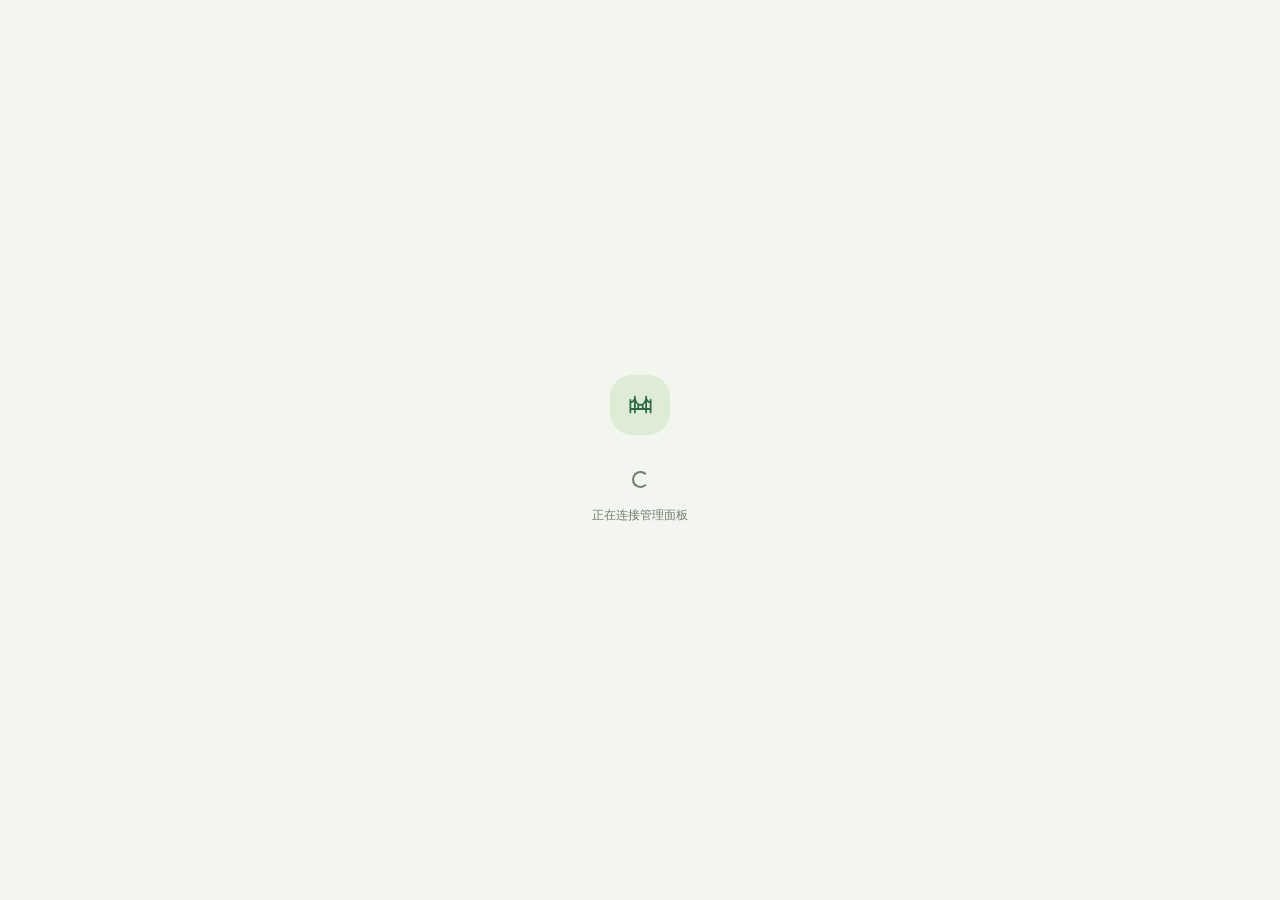
==== views/dashboard/index.html @ f4a75081 "feat: 实现 GitHub 统一监控和 Dashboard 管理页" ====
<!doctype html>
<html lang="zh-CN" data-theme="system">
<head>
  <meta charset="utf-8">
  <meta name="viewport" content="width=device-width, initial-scale=1, viewport-fit=cover">
  <meta name="color-scheme" content="light dark">
  <meta name="theme-color" content="#f3f5ef">
  <meta name="referrer" content="same-origin">
  <title>GitHub Bridge · 管理面板</title>
  <link rel="stylesheet" href="./style.css">
  <script src="./app.js" defer></script>
</head>
<body>
  <svg class="icon-defs" xmlns="http://www.w3.org/2000/svg" aria-hidden="true">
    <defs>
      <symbol id="i-bridge" viewBox="0 0 24 24"><path d="M3 19V8m18 11V8M7 19V5m10 14V5M3 10c2 0 3-1 4-3 2 7 8 7 10 0 1 2 2 3 4 3M3 16h18M10 13v3m4-3v3"/></symbol>
      <symbol id="i-github" viewBox="0 0 24 24"><path d="M9 19c-4 1-4-2-6-2m12 4v-3.5a3 3 0 0 0-.8-2.3c2.7-.3 5.5-1.3 5.5-6a4.7 4.7 0 0 0-1.3-3.3 4.3 4.3 0 0 0-.1-3.2s-1-.3-3.4 1.3a11.5 11.5 0 0 0-6 0C6.6 2.4 5.6 2.7 5.6 2.7a4.3 4.3 0 0 0-.1 3.2 4.7 4.7 0 0 0-1.3 3.3c0 4.7 2.8 5.7 5.5 6A3 3 0 0 0 9 17.5V21"/></symbol>
      <symbol id="i-grid" viewBox="0 0 24 24"><rect x="3" y="3" width="7" height="7" rx="2"/><rect x="14" y="3" width="7" height="7" rx="2"/><rect x="3" y="14" width="7" height="7" rx="2"/><rect x="14" y="14" width="7" height="7" rx="2"/></symbol>
      <symbol id="i-repo" viewBox="0 0 24 24"><path d="M5 3h14v18H5a2 2 0 0 1-2-2V5a2 2 0 0 1 2-2Zm0 14h14M7 3v10m3-6h5"/></symbol>
      <symbol id="i-send" viewBox="0 0 24 24"><path d="m21 3-7 18-4-7-7-4 18-7ZM10 14 21 3"/></symbol>
      <symbol id="i-settings" viewBox="0 0 24 24"><path d="M12 8a4 4 0 1 0 0 8 4 4 0 0 0 0-8Z"/><path d="m9 3-.5 2.2-2 1.2-2.2-.7-2 3.6L4 11v2l-1.7 1.7 2 3.6 2.2-.7 2 1.2L9 21h6l.5-2.2 2-1.2 2.2.7 2-3.6L20 13v-2l1.7-1.7-2-3.6-2.2.7-2-1.2L15 3H9Z"/></symbol>
      <symbol id="i-refresh" viewBox="0 0 24 24"><path d="M20 7v5h-5M4 17v-5h5"/><path d="M6.1 6A8 8 0 0 1 20 12M4 12a8 8 0 0 0 13.9 6"/></symbol>
      <symbol id="i-arrow" viewBox="0 0 24 24"><path d="M4 12h16m-6-6 6 6-6 6"/></symbol>
      <symbol id="i-external" viewBox="0 0 24 24"><path d="M14 3h7v7M21 3 10 14m0-9H5a2 2 0 0 0-2 2v12a2 2 0 0 0 2 2h12a2 2 0 0 0 2-2v-5"/></symbol>
      <symbol id="i-check" viewBox="0 0 24 24"><path d="m5 12 4 4L19 6"/></symbol>
      <symbol id="i-close" viewBox="0 0 24 24"><path d="m6 6 12 12M6 18 18 6"/></symbol>
      <symbol id="i-lock" viewBox="0 0 24 24"><rect x="5" y="10" width="14" height="11" rx="3"/><path d="M8 10V7a4 4 0 0 1 8 0v3m-4 4v3"/></symbol>
      <symbol id="i-sun" viewBox="0 0 24 24"><circle cx="12" cy="12" r="4"/><path d="M12 2v2m0 16v2M2 12h2m16 0h2M5 5l1.5 1.5m11 11L19 19M5 19l1.5-1.5m11-11L19 5"/></symbol>
      <symbol id="i-moon" viewBox="0 0 24 24"><path d="M20.5 13A9 9 0 0 1 11 3.5 9 9 0 1 0 20.5 13Z"/></symbol>
      <symbol id="i-monitor" viewBox="0 0 24 24"><rect x="3" y="3" width="18" height="13" rx="3"/><path d="M8 21h8m-4-5v5"/></symbol>
      <symbol id="i-search" viewBox="0 0 24 24"><circle cx="10.5" cy="10.5" r="6.5"/><path d="m16 16 5 5"/></symbol>
      <symbol id="i-chevron" viewBox="0 0 24 24"><path d="m9 5 7 7-7 7"/></symbol>
      <symbol id="i-star" viewBox="0 0 24 24"><path d="m12 3 2.8 5.7L21 9.6 16.5 14l1.1 6.2L12 17.3l-5.6 2.9L7.5 14 3 9.6l6.2-.9L12 3Z"/></symbol>
      <symbol id="i-fork" viewBox="0 0 24 24"><circle cx="6" cy="5" r="2"/><circle cx="18" cy="5" r="2"/><circle cx="12" cy="19" r="2"/><path d="M6 7v3c0 3 6 2 6 6v1m6-10v3c0 3-6 2-6 6"/></symbol>
      <symbol id="i-issue" viewBox="0 0 24 24"><circle cx="12" cy="12" r="9"/><path d="M12 7v6m0 3v.01"/></symbol>
      <symbol id="i-commit" viewBox="0 0 24 24"><circle cx="12" cy="12" r="4"/><path d="M2 12h6m8 0h6"/></symbol>
      <symbol id="i-tag" viewBox="0 0 24 24"><path d="M3 3h8l10 10-8 8L3 11V3Z"/><circle cx="7.5" cy="7.5" r=".75"/></symbol>
      <symbol id="i-info" viewBox="0 0 24 24"><circle cx="12" cy="12" r="9"/><path d="M12 11v6m0-10v.01"/></symbol>
      <symbol id="i-alert" viewBox="0 0 24 24"><path d="m12 3 10 18H2L12 3Zm0 6v5m0 3v.01"/></symbol>
      <symbol id="i-import" viewBox="0 0 24 24"><path d="M12 3v12m-5-5 5 5 5-5M4 16v5h16v-5"/></symbol>
      <symbol id="i-logout" viewBox="0 0 24 24"><path d="M9 4H4v16h5m5-13 5 5-5 5m-6-5h13"/></symbol>
      <symbol id="i-clock" viewBox="0 0 24 24"><circle cx="12" cy="12" r="9"/><path d="M12 7v5l3 2"/></symbol>
      <symbol id="i-shield" viewBox="0 0 24 24"><path d="m12 3 8 3v6c0 5-8 9-8 9s-8-4-8-9V6l8-3Z"/><path d="m8 12 3 3 5-6"/></symbol>
      <symbol id="i-pause" viewBox="0 0 24 24"><path d="M8 5v14M16 5v14"/></symbol>
      <symbol id="i-activity" viewBox="0 0 24 24"><path d="M2 12h5l3-8 4 16 3-8h5"/></symbol>
      <symbol id="i-chat" viewBox="0 0 24 24"><path d="M21 11a9 9 0 0 1-9 9 11 11 0 0 1-4-.8L3 21l1.8-5A9 9 0 1 1 21 11Z"/><path d="M8 11h8m-8 4h4"/></symbol>
      <symbol id="i-branch" viewBox="0 0 24 24"><circle cx="6" cy="5" r="2"/><circle cx="6" cy="19" r="2"/><circle cx="18" cy="6" r="2"/><path d="M6 7v10m0-4c7 0 12-1 12-5"/></symbol>
    </defs>
  </svg>

  <a class="skip-link" href="#main-content">跳至主要内容</a>
  <div id="announcer" class="sr-only" role="status" aria-live="polite" aria-atomic="true"></div>
  <div id="toast-region" class="toast-region" aria-live="polite" aria-atomic="false"></div>

  <div id="boot-screen" class="boot-screen" role="status">
    <span class="brand-mark"><svg class="icon"><use href="#i-bridge"/></svg></span>
    <span class="spinner"></span><p>正在连接管理面板</p>
  </div>

  <div id="app-shell" hidden>
    <header class="topbar">
      <div class="topbar-inner">
        <a class="brand" href="#overview"><span class="brand-mark"><svg class="icon"><use href="#i-bridge"/></svg></span><span class="brand-copy">GitHub Bridge<small>你的代码动态中转站</small></span></a>
        <div class="topbar-actions">
          <span id="connection-indicator" class="connection-indicator"><span class="status-dot dot-muted"></span><span id="connection-text">连接中</span></span>
          <span class="toolbar-divider" aria-hidden="true"></span>
          <button class="icon-button" type="button" data-action="theme-cycle" aria-label="切换外观主题" title="切换外观主题"><svg class="icon theme-icon"><use href="#i-sun"/></svg></button>
          <button id="refresh-all" class="icon-button" type="button" aria-label="刷新面板数据" title="刷新面板数据"><svg class="icon"><use href="#i-refresh"/></svg></button>
          <a class="account-avatar" href="#settings" aria-label="打开账户设置"><svg class="icon"><use href="#i-github"/></svg></a>
        </div>
      </div>
    </header>

    <main id="main-content" class="main-content" tabindex="-1">
      <div id="preview-banner" class="notice preview-banner" role="status" hidden><span class="tag tag-amber">PREVIEW</span><strong>演示数据 · 不连接 GitHub / QQ</strong><span>这里的操作仅用于体验界面。</span></div>
      <div id="global-error" class="notice notice-error" role="alert" hidden><svg class="icon"><use href="#i-alert"/></svg><div><strong>暂时无法同步</strong><p id="global-error-message"></p></div><button class="button button-small button-quiet" type="button" data-action="refresh">重试</button></div>
      <div class="page-heading">
        <div><p class="eyebrow" id="page-eyebrow">WORKSPACE OVERVIEW</p><h1 id="page-title">一切动态，尽在此处<span class="heading-dot">.</span></h1><p id="page-description" class="page-description">连接你的仓库，让值得关注的更新及时抵达。</p></div>
        <button class="button button-tonal" id="page-check" type="button" data-action="check" disabled><svg class="icon"><use href="#i-refresh"/></svg><span>立即检查</span></button>
      </div>

      <section id="page-overview" class="page" data-page="overview" role="tabpanel" aria-labelledby="nav-overview">
        <div class="overview-top">
          <article id="status-hero" class="status-hero" aria-busy="true">
            <div class="hero-top"><div class="hero-tags"><span id="hero-status-tag" class="tag hero-tag"><span class="status-dot"></span><span id="hero-status-label">正在连接</span></span><span class="tag hero-tag">GITHUB → QQ</span></div><button type="button" class="switch hero-switch" role="switch" aria-checked="false" aria-label="启用自动监控" data-setting-toggle="enabled" disabled><span class="switch-thumb"></span></button></div>
            <div class="hero-copy"><h2 id="hero-title">正在读取状态</h2><p id="hero-description">稍等片刻，正在连接你的桥梁。</p><span class="hero-version mono" id="hero-version">版本 —</span></div>
            <div class="hero-bottom"><div><span>上次检查</span><strong id="hero-last-check">—</strong></div><span class="hero-separator"></span><div><span>下次检查</span><strong id="hero-next-check">—</strong></div></div>
            <svg class="hero-watermark" aria-hidden="true"><use href="#i-bridge"/></svg>
          </article>
          <article class="card route-card">
            <div class="section-heading"><h2>消息的旅程</h2><span class="tag">PRIVATE</span></div>
            <div class="route-step"><span class="route-icon"><svg class="icon"><use href="#i-github"/></svg></span><div><span class="route-label">来源 · GitHub</span><strong id="route-owner">—</strong></div><span id="route-source-dot" class="status-dot dot-muted" aria-label="尚未读取连接状态"></span></div>
            <div class="route-connector" aria-hidden="true"><span></span><small>捕捉变化，安静传递</small></div>
            <div class="route-step"><span class="route-icon route-icon-target"><svg class="icon"><use href="#i-chat"/></svg></span><div><span class="route-label">目的地 · AstrBot 私聊</span><strong id="route-target">—</strong></div><svg class="icon route-lock" aria-hidden="true"><use href="#i-lock"/></svg></div>
            <a href="#settings" class="text-link route-edit">管理连接<svg class="icon"><use href="#i-arrow"/></svg></a>
          </article>
        </div>

        <div id="setup-guide" class="setup-guide card" hidden><span class="icon-tile"><svg class="icon"><use href="#i-bridge"/></svg></span><div><h2>桥梁就位，还差最后一步</h2><p>保存 GitHub Token → 确认私聊目标 → 开启监控。首次检查只建立基线，不推送历史动态。</p></div><a class="button button-primary button-small" href="#settings">完成连接<svg class="icon"><use href="#i-arrow"/></svg></a></div>
        <div id="status-error" class="notice notice-error" hidden><svg class="icon"><use href="#i-alert"/></svg><div><strong>最近一次检查遇到问题</strong><p id="status-error-message"></p></div><a class="text-link" href="#settings">检查配置</a></div>

        <div class="stats-grid" aria-label="监控统计">
          <a href="#repositories" class="stat-card card"><span class="stat-heading">监控仓库<svg class="icon"><use href="#i-repo"/></svg></span><strong id="count-repositories" class="stat-value">—</strong><span class="stat-caption">每一个变化，都有迹可循<svg class="icon"><use href="#i-arrow"/></svg></span></a>
          <a href="#events" class="stat-card card" data-event-filter="sent"><span class="stat-heading">已送达<svg class="icon stat-icon-green"><use href="#i-check"/></svg></span><strong id="count-sent" class="stat-value">—</strong><span class="stat-caption"><span><span class="status-dot"></span> 已发送至私聊</span><svg class="icon"><use href="#i-arrow"/></svg></span></a>
          <a href="#events" class="stat-card card" data-event-filter="pending"><span class="stat-heading">待推送<svg class="icon"><use href="#i-clock"/></svg></span><strong id="count-pending" class="stat-value">—</strong><span class="stat-caption">等待下一次发送<svg class="icon"><use href="#i-arrow"/></svg></span></a>
          <a href="#events" class="stat-card card" data-event-filter="failed"><span class="stat-heading">需留意<svg class="icon stat-icon-red"><use href="#i-issue"/></svg></span><strong id="count-failed" class="stat-value">—</strong><span class="stat-caption"><span><span class="status-dot dot-red"></span> 发送失败，可重新尝试</span><svg class="icon"><use href="#i-arrow"/></svg></span></a>
        </div>

        <div class="overview-bottom">
          <article class="card recent-card"><div class="section-heading"><div><h2>最近动态</h2><p>仓库里的新鲜事，在这里汇合。</p></div><a href="#events" class="text-link">查看全部<svg class="icon"><use href="#i-arrow"/></svg></a></div><div id="recent-events" class="recent-list" aria-busy="true"><div class="list-loading"><span class="spinner"></span><span>正在读取最近动态</span></div></div></article>
          <article class="card runtime-card"><div class="section-heading"><h2>运行信息</h2><svg class="icon muted"><use href="#i-activity"/></svg></div><dl class="info-list"><div><dt>检查间隔</dt><dd id="runtime-interval" class="mono">—</dd></div><div><dt>插件版本</dt><dd id="runtime-version" class="mono">—</dd></div><div><dt>监控状态</dt><dd id="runtime-state">正在读取</dd></div></dl><div class="quota-block"><div class="quota-heading"><span>GitHub API 额度</span><strong id="quota-value" class="mono">— / —</strong></div><progress id="quota-progress" max="100" value="0" aria-label="GitHub API 剩余额度"></progress><p id="quota-reset" class="field-hint">等待接口返回额度信息</p></div><div class="quiet-note"><svg class="icon"><use href="#i-shield"/></svg><p>首次检查静音建立基线，之后仅推送新增变化。</p></div></article>
        </div>
      </section>

      <section id="page-repositories" class="page" data-page="repositories" role="tabpanel" aria-labelledby="nav-repositories" hidden>
        <div class="collection-toolbar"><label class="search-box" for="repo-search"><svg class="icon"><use href="#i-search"/></svg><input id="repo-search" type="search" autocomplete="off" placeholder="搜索仓库名称或描述" aria-label="搜索仓库名称或描述"><kbd aria-hidden="true">/</kbd></label><div class="filter-group" id="repo-filters" role="group" aria-label="仓库筛选"><button type="button" data-repo-filter="all" aria-pressed="true">全部</button><button type="button" data-repo-filter="private" aria-pressed="false">私有</button><button type="button" data-repo-filter="archived" aria-pressed="false">已归档</button><button type="button" data-repo-filter="error" aria-pressed="false">异常</button></div></div>
        <div class="collection-meta"><p id="repo-results" role="status">正在读取仓库</p><span class="muted">由 GitHub 同步 · 只读列表</span></div>
        <div id="repositories-list" class="repositories-grid" aria-busy="true"><div class="list-loading"><span class="spinner"></span><span>正在同步仓库列表</span></div></div>
      </section>

      <section id="page-events" class="page" data-page="events" role="tabpanel" aria-labelledby="nav-events" hidden>
        <div class="collection-toolbar event-toolbar"><div class="filter-group" id="event-filters" role="group" aria-label="推送状态筛选"><button type="button" data-status-filter="all" aria-pressed="true">全部动态</button><button type="button" data-status-filter="pending" aria-pressed="false">待推送<span data-filter-count="pending">—</span></button><button type="button" data-status-filter="sent" aria-pressed="false">已送达<span data-filter-count="sent">—</span></button><button type="button" data-status-filter="failed" aria-pressed="false">失败<span data-filter-count="failed">—</span></button></div><div class="inline-actions"><button class="button button-quiet button-small" type="button" data-action="import"><svg class="icon"><use href="#i-import"/></svg>导入旧记录</button><button id="retry-all" class="button button-tonal button-small" type="button" disabled><svg class="icon"><use href="#i-refresh"/></svg>重试失败项</button></div></div>
        <div class="collection-meta"><p id="event-results" role="status">正在读取推送记录</p><span class="muted">最近 50 条 · 点击查看详情</span></div>
        <div id="events-list" class="card events-list" aria-busy="true"><div class="list-loading"><span class="spinner"></span><span>正在读取推送记录</span></div></div>
        <div class="quiet-note event-note"><svg class="icon"><use href="#i-info"/></svg><p>失败记录会保留错误信息。重试后重新进入发送队列，不会立刻重复发送已送达的消息。</p></div>
      </section>

      <section id="page-settings" class="page" data-page="settings" role="tabpanel" aria-labelledby="nav-settings" hidden>
        <div id="settings-loading" class="card list-loading"><span class="spinner"></span><span>正在读取配置</span></div>
        <div id="settings-load-error" class="card empty-state" hidden><span class="icon-tile"><svg class="icon"><use href="#i-alert"/></svg></span><h2>配置暂时不可用</h2><p id="settings-load-error-message"></p><button class="button button-tonal" type="button" data-action="reload-settings">重新加载</button></div>
        <div id="settings-content" hidden>
          <div class="settings-layout">
            <div class="settings-main">
              <article class="card settings-card service-setting"><div class="preference-row"><span class="icon-tile small"><svg class="icon"><use href="#i-activity"/></svg></span><div class="preference-copy"><h2>自动监控</h2><p id="enabled-description">按设定间隔检查仓库，发现变化后推送。</p></div><button type="button" class="switch" role="switch" aria-checked="false" aria-label="启用自动监控" data-setting-toggle="enabled" disabled><span class="switch-thumb"></span></button></div></article>
              <form id="settings-form">
                <fieldset id="settings-fields" disabled>
                  <article class="card settings-card"><div class="section-heading"><div><span class="section-number mono">01 / CONNECTION</span><h2>连接与凭据</h2><p>连接你的 GitHub 账户和消息目的地。</p></div><svg class="icon muted"><use href="#i-github"/></svg></div>
                    <div class="field"><label for="github-owner">GitHub 用户名</label><input id="github-owner" name="github_owner" type="text" placeholder="suiren0219" autocomplete="off" required maxlength="39" pattern="[A-Za-z0-9][A-Za-z0-9\-]{0,38}" spellcheck="false" aria-describedby="owner-hint"><p class="field-hint" id="owner-hint">将同步该账户可访问、符合监控范围的仓库。</p></div>
                    <div class="field"><div class="field-label-row"><label for="github-token">Personal access token</label><span id="token-configured" class="tag">正在读取</span></div><input id="github-token" name="github_token" type="password" placeholder="留空以保留已保存的 Token" autocomplete="new-password" maxlength="4096" spellcheck="false" aria-describedby="token-hint"><p class="field-hint" id="token-hint">仅在更换时填写。已保存的凭据不会在此处显示。</p></div>
                    <div class="field"><label for="target-umo">私聊目标 UMO</label><input id="target-umo" name="target_umo" class="mono" type="text" placeholder="恩赫里亚:FriendMessage:1906986796" required maxlength="512" spellcheck="false" aria-describedby="target-hint"><p class="field-hint" id="target-hint">格式：平台ID:FriendMessage:用户ID。仅支持私聊，平台 ID 应与 AstrBot 配置一致。</p></div>
                  </article>
                  <article class="card settings-card"><div class="section-heading"><div><span class="section-number mono">02 / DELIVERY</span><h2>检查与推送</h2><p>让消息按你的节奏抵达。</p></div><svg class="icon muted"><use href="#i-clock"/></svg></div>
                    <div class="field-pair"><div class="field"><label for="poll-interval">检查间隔 <span class="muted">/ 秒</span></label><input id="poll-interval" name="poll_interval" type="number" min="60" max="86400" step="1" required inputmode="numeric" aria-describedby="interval-hint"><p id="interval-hint" class="field-hint">至少 60 秒，默认 120 秒。</p></div><div class="field"><label for="max-push">每轮推送上限 <span class="muted">/ 条</span></label><input id="max-push" name="max_push_per_cycle" type="number" min="1" max="20" step="1" required inputmode="numeric" aria-describedby="push-hint"><p id="push-hint" class="field-hint">1–20 条，默认每轮 5 条。</p></div></div>
                    <div class="field"><label for="issue-repositories">允许创建 Issue 的仓库</label><input id="issue-repositories" name="issue_repositories" class="mono" type="text" maxlength="4096" placeholder="gdust-v2,astrbot_plugin_*" spellcheck="false" aria-describedby="issue-hint"><p id="issue-hint" class="field-hint">多个名称用英文逗号分隔；支持名称末尾的 * 前缀匹配。只在需要通过机器人创建 Issue 时授权写入。</p></div>
                    <div class="field"><label for="excluded-repositories">排除仓库 <span class="muted">/ 可选</span></label><input id="excluded-repositories" name="excluded_repositories" class="mono" type="text" maxlength="4096" placeholder="repo-name,owner/another-repo" spellcheck="false" aria-describedby="excluded-hint"><p id="excluded-hint" class="field-hint">英文逗号分隔；支持仓库名称或 owner/repo 完整名称。</p></div>
                    <details class="advanced-settings"><summary>高级连接设置<svg class="icon"><use href="#i-chevron"/></svg></summary><div class="field-pair"><div class="field"><label for="request-timeout">请求超时 / 秒</label><input id="request-timeout" name="request_timeout" type="number" min="5" max="120" step="1" required inputmode="numeric"></div><div class="field"><label for="max-pages">最大分页数</label><input id="max-pages" name="max_pages" type="number" min="1" max="100" step="1" required inputmode="numeric"></div></div></details>
                  </article>
                </fieldset>
                <p id="settings-error" class="inline-error" role="alert" hidden></p>
                <div class="save-bar"><p id="save-state"><span class="status-dot dot-muted"></span>配置已同步</p><div class="inline-actions"><button id="discard-settings" class="button button-quiet" type="button" disabled>撤销修改</button><button id="save-settings" class="button button-primary" type="submit" disabled><svg class="icon"><use href="#i-check"/></svg><span>保存配置</span></button></div></div>
              </form>
              <article class="card settings-card monitor-card"><div class="section-heading"><div><span class="section-number mono">03 / WATCHING</span><h2>关注哪些变化</h2><p>开关在服务端保存成功后生效。</p></div><span class="tag tag-green">即时保存</span></div>
                <div class="preference-row"><span class="preference-icon"><svg class="icon"><use href="#i-commit"/></svg></span><div class="preference-copy"><h3>代码提交</h3><p>默认分支上的新提交</p></div><button type="button" class="switch" role="switch" aria-checked="false" aria-label="监控代码提交" data-setting-toggle="monitor_commits" disabled><span class="switch-thumb"></span></button></div>
                <div class="preference-row"><span class="preference-icon"><svg class="icon"><use href="#i-tag"/></svg></span><div class="preference-copy"><h3>版本发布</h3><p>仓库的 Release 更新</p></div><button type="button" class="switch" role="switch" aria-checked="false" aria-label="监控版本发布" data-setting-toggle="monitor_releases" disabled><span class="switch-thumb"></span></button></div>
                <div class="preference-row"><span class="preference-icon"><svg class="icon"><use href="#i-issue"/></svg></span><div class="preference-copy"><h3>Issue 动态</h3><p>新问题与状态变化</p></div><button type="button" class="switch" role="switch" aria-checked="false" aria-label="监控 Issue 动态" data-setting-toggle="monitor_issues" disabled><span class="switch-thumb"></span></button></div>
                <div class="preference-row"><span class="preference-icon"><svg class="icon"><use href="#i-repo"/></svg></span><div class="preference-copy"><h3>仓库信息</h3><p>描述、分支等元信息变化</p></div><button type="button" class="switch" role="switch" aria-checked="false" aria-label="监控仓库信息" data-setting-toggle="monitor_metadata" disabled><span class="switch-thumb"></span></button></div>
              </article>
            </div>
            <aside class="settings-aside">
              <article class="card settings-card permission-card"><span class="icon-tile"><svg class="icon"><use href="#i-shield"/></svg></span><h2>刚刚好的权限</h2><p>建议创建 Fine-grained PAT。希望新仓库自动纳入时，仓库范围选 All repositories；只监控指定仓库时可选 Selected repositories。</p><dl class="permission-list"><div><dt class="mono">Metadata</dt><dd class="tag tag-green">Read-only</dd></div><div><dt class="mono">Contents</dt><dd class="tag tag-green">Read-only</dd></div><div><dt class="mono">Issues</dt><dd class="tag tag-green">Read-only</dd></div></dl><p class="field-hint">日常监控只需读取权限。只有通过机器人创建 Issue 时，才需要将 Issues 改为 Read and write。</p><button id="test-connection" class="button button-tonal full-width" type="button" disabled><svg class="icon"><use href="#i-activity"/></svg>测试已保存的连接</button><p id="test-result" class="field-hint" role="status">只读测试，不会创建 Issue 或发送 QQ 消息。</p></article>
              <article class="card settings-card appearance-card"><div class="section-heading"><h2>你的外观</h2><svg class="icon muted"><use href="#i-sun"/></svg></div><div class="theme-options" role="group" aria-label="外观主题"><button type="button" data-theme-choice="system" aria-pressed="true"><svg class="icon"><use href="#i-monitor"/></svg><span>跟随系统</span></button><button type="button" data-theme-choice="light" aria-pressed="false"><svg class="icon"><use href="#i-sun"/></svg><span>浅色</span></button><button type="button" data-theme-choice="dark" aria-pressed="false"><svg class="icon"><use href="#i-moon"/></svg><span>深色</span></button><button type="button" data-theme-choice="amoled" aria-pressed="false"><span class="amoled-swatch" aria-hidden="true"></span><span>AMOLED</span></button></div><p class="field-hint">仅在当前浏览器保存外观偏好。</p></article>
              <article class="card settings-card compact-settings"><button type="button" class="preference-action" data-action="import"><svg class="icon"><use href="#i-import"/></svg><span>迁移旧推送记录<small>本地 JSON 文件或粘贴内容</small></span><svg class="icon"><use href="#i-chevron"/></svg></button></article>
              <p class="settings-footnote mono">GITHUB BRIDGE<br><span id="settings-version">—</span> · BUILT FOR ASTRBOT</p>
            </aside>
          </div>
        </div>
      </section>
      <footer class="workspace-footer"><span><span class="status-dot"></span> 每一次连接，都有意义。</span><span id="last-refreshed">等待同步</span></footer>
    </main>

    <nav class="floating-nav" role="tablist" aria-label="主要导航">
      <a id="nav-overview" class="nav-item" href="#overview" role="tab" aria-selected="true" aria-controls="page-overview" tabindex="0"><svg class="icon"><use href="#i-grid"/></svg><span>总览</span></a>
      <a id="nav-repositories" class="nav-item" href="#repositories" role="tab" aria-selected="false" aria-controls="page-repositories" tabindex="-1"><svg class="icon"><use href="#i-repo"/></svg><span>仓库</span></a>
      <a id="nav-events" class="nav-item" href="#events" role="tab" aria-selected="false" aria-controls="page-events" tabindex="-1"><span class="nav-icon-wrap"><svg class="icon"><use href="#i-send"/></svg><span id="nav-failed-badge" class="nav-badge" aria-hidden="true" hidden></span></span><span>推送</span></a>
      <a id="nav-settings" class="nav-item" href="#settings" role="tab" aria-selected="false" aria-controls="page-settings" tabindex="-1"><svg class="icon"><use href="#i-settings"/></svg><span>设置</span></a>
    </nav>
  </div>

  <dialog id="import-dialog" class="import-dialog" aria-labelledby="import-title" aria-describedby="import-description">
    <div class="dialog-heading"><span class="icon-tile"><svg class="icon"><use href="#i-import"/></svg></span><button id="close-import" class="icon-button" type="button" aria-label="关闭导入窗口"><svg class="icon"><use href="#i-close"/></svg></button></div>
    <h2 id="import-title">把旧记录一起带过来</h2><p id="import-description" class="muted">已发送记录用于去重，失败记录将进入重试队列。只读取你选择的本地文件，不接受服务端文件路径。</p>
    <form id="import-form">
      <div class="import-columns">
        <div class="import-source"><label class="field-label" for="import-sent">已发送记录 <span class="tag tag-green">SENT</span></label><textarea id="import-sent" class="mono" rows="7" spellcheck="false" placeholder="粘贴旧版 sent JSON 对象，例如 {}" aria-describedby="import-sent-file-state"></textarea><div class="file-actions"><label class="button button-tonal button-small file-label" for="import-sent-file"><svg class="icon"><use href="#i-import"/></svg>选择 JSON 文件<input id="import-sent-file" type="file" accept=".json,application/json" data-import-file="sent"></label><button type="button" class="button button-quiet button-small" data-clear-import="sent" hidden>清除文件</button></div><p id="import-sent-file-state" class="field-hint">可粘贴或选择文件，每份最多 512 KiB，总请求小于 2 MiB。</p></div>
        <div class="import-source"><label class="field-label" for="import-failed">失败记录 <span class="tag tag-red">FAILED</span></label><textarea id="import-failed" class="mono" rows="7" spellcheck="false" placeholder="粘贴旧版 failed JSON 数组，例如 []" aria-describedby="import-failed-file-state"></textarea><div class="file-actions"><label class="button button-tonal button-small file-label" for="import-failed-file"><svg class="icon"><use href="#i-import"/></svg>选择 JSON 文件<input id="import-failed-file" type="file" accept=".json,application/json" data-import-file="failed"></label><button type="button" class="button button-quiet button-small" data-clear-import="failed" hidden>清除文件</button></div><p id="import-failed-file-state" class="field-hint">可粘贴或选择文件，每份最多 512 KiB，总请求小于 2 MiB。</p></div>
      </div>
      <p id="import-error" class="inline-error" role="alert" hidden></p>
      <div id="import-result" class="import-result" role="status" hidden></div>
      <div class="dialog-footer"><span class="field-hint"><svg class="icon"><use href="#i-shield"/></svg>内容仅提交至当前面板</span><button id="import-submit" class="button button-primary" type="submit" disabled><svg class="icon"><use href="#i-import"/></svg><span>导入记录</span></button></div>
    </form>
  </dialog>
  <noscript><div class="noscript">管理面板需要 JavaScript 才能连接服务。请启用 JavaScript 后重新载入。</div></noscript>
</body>
</html>
---- views/dashboard/style.css ----
/* SukiSU-Ultra: solid tonal surfaces, expressive green, soft shapes. */
:root {
  color-scheme: light;
  --bg: #f3f5ef;
  --surface: #fffefa;
  --surface-soft: #edf0e8;
  --surface-high: #e3e9dd;
  --ink: #222a24;
  --muted: #737b70;
  --subtle: #929a8c;
  --primary: #2e6b43;
  --on-primary: #ffffff;
  --primary-soft: #deecd6;
  --primary-ink: #315635;
  --green: #36d167;
  --hero: #dffae4;
  --hero-ink: #164a29;
  --hero-muted: #587a5e;
  --hero-tag: #b8e8c5;
  --hero-line: #b6dfbf;
  --danger: #b74742;
  --danger-soft: #f8e2e2;
  --warning: #8b621e;
  --warning-soft: #fff0db;
  --purple: #705a86;
  --purple-soft: #eee5f5;
  --glass: rgba(255, 254, 248, .77);
  --glass-highlight: rgba(255, 255, 255, .72);
  --nav-active: #deebd6;
  --focus: #398451;
  --line: #e8ece3;
  --scrim: rgba(23, 36, 28, .28);
  --radius: 24px;
  --spring: cubic-bezier(.2, .85, .25, 1.12);
  --color-time: 420ms;
  font-family: -apple-system, BlinkMacSystemFont, "Segoe UI", "PingFang SC", "Microsoft YaHei", system-ui, sans-serif;
  font-size: 14px;
  font-synthesis: none;
  -webkit-font-smoothing: antialiased;
}
:root[data-resolved-theme="dark"], :root[data-resolved-theme="amoled"] {
  color-scheme: dark;
  --bg: #131813;
  --surface: #1d241e;
  --surface-soft: #252e25;
  --surface-high: #303b2e;
  --ink: #e1e8dc;
  --muted: #a3af9e;
  --subtle: #82907e;
  --primary: #a5d499;
  --on-primary: #1b381c;
  --primary-soft: #2c442a;
  --primary-ink: #c4e9b6;
  --hero: #1a3825;
  --hero-ink: #d1f7d8;
  --hero-muted: #a2c7ab;
  --hero-tag: #315d3e;
  --hero-line: #386346;
  --danger: #ffaaa2;
  --danger-soft: #3d2423;
  --warning: #e6c183;
  --warning-soft: #3e2f1b;
  --purple: #d3bce9;
  --purple-soft: #362d40;
  --glass: rgba(34, 43, 34, .78);
  --glass-highlight: rgba(255, 255, 255, .12);
  --nav-active: #3b5135;
  --focus: #a5d499;
  --line: #30392f;
  --scrim: rgba(0, 0, 0, .5);
}
:root[data-resolved-theme="amoled"] {
  --bg: #000000;
  --surface: #000000;
  --surface-soft: #000000;
  --surface-high: #000000;
  --glass: rgba(9, 14, 9, .88);
  --line: #1f281f;
}
@media (prefers-color-scheme: dark) {
  :root:not([data-resolved-theme]) {
    color-scheme: dark;
    --bg: #131813;
    --surface: #1d241e;
    --surface-soft: #252e25;
    --surface-high: #303b2e;
    --ink: #e1e8dc;
    --muted: #a3af9e;
    --primary: #a5d499;
    --on-primary: #1b381c;
    --primary-soft: #2c442a;
    --hero: #1a3825;
    --hero-ink: #d1f7d8;
  }
}
*, *::before, *::after { box-sizing: border-box; }
* {
  transition: background-color var(--color-time) var(--spring), color var(--color-time) var(--spring), border-color var(--color-time) var(--spring), fill var(--color-time) var(--spring), stroke var(--color-time) var(--spring);
}
html { min-height: 100%; scroll-padding-top: 110px; }
body { margin: 0; min-width: 320px; background: var(--bg); color: var(--ink); line-height: 1.65; }
[hidden] { display: none !important; }
button, input, textarea, select { font: inherit; color: inherit; }
button, a, input, textarea, summary { -webkit-tap-highlight-color: transparent; }
button { cursor: pointer; }
a { color: inherit; text-decoration: none; }
button, input, textarea, fieldset { border: 0; }
button { background: none; }
button:disabled, input:disabled, textarea:disabled { cursor: not-allowed; opacity: .46; }
fieldset { padding: 0; margin: 0; min-width: 0; }
:focus-visible { outline: 3px solid var(--focus); outline-offset: 4px; }
input:focus-visible, textarea:focus-visible { outline-offset: 2px; }
button, a.button, .nav-item, .stat-card { transition: transform 200ms var(--spring), background-color var(--color-time) var(--spring), color var(--color-time) var(--spring), opacity 180ms ease; }
button:not(:disabled):active, a.button:active, .stat-card:active { transform: scale(.97); }
h1, h2, h3, p { margin: 0; }
h1, h2, h3 { line-height: 1.35; letter-spacing: -.035em; }
h2 { font-size: 17px; font-weight: 650; }
h3 { font-size: 15px; font-weight: 600; }
input, textarea { width: 100%; min-height: 48px; background: var(--surface-soft); border-radius: 12px; padding: 12px 15px; font-size: 14px; }
input::placeholder, textarea::placeholder { color: var(--subtle); opacity: 1; }
input[type="number"] { font-variant-numeric: tabular-nums; }
textarea { resize: vertical; line-height: 1.7; }
input[aria-invalid="true"], textarea[aria-invalid="true"] { outline: 2px solid var(--danger); }
.mono, code, kbd { font-family: ui-monospace, "SFMono-Regular", Consolas, "Liberation Mono", monospace; font-variant-numeric: tabular-nums; letter-spacing: -.025em; }
.muted { color: var(--muted); }
.danger-text { color: var(--danger) !important; }
.full-width { width: 100%; }
.sr-only { position: absolute; width: 1px; height: 1px; padding: 0; overflow: hidden; clip: rect(0, 0, 0, 0); white-space: nowrap; border: 0; }
.icon-defs { position: absolute; width: 0; height: 0; overflow: hidden; }
.icon { width: 22px; height: 22px; flex-shrink: 0; fill: none; stroke: currentColor; stroke-width: 1.7; stroke-linecap: round; stroke-linejoin: round; vertical-align: middle; }
.skip-link { position: fixed; top: 12px; left: 12px; z-index: 100; padding: 10px 18px; border-radius: 12px; background: var(--primary); color: var(--on-primary); transform: translateY(-160%); }
.skip-link:focus { transform: none; }
.icon-button { display: inline-flex; align-items: center; justify-content: center; width: 42px; height: 42px; border-radius: 50%; color: var(--muted); flex-shrink: 0; }
.icon-button:hover { color: var(--ink); background: var(--surface-high); }
.button { display: inline-flex; align-items: center; justify-content: center; gap: 9px; min-height: 46px; padding: 11px 20px; border-radius: 24px; font-weight: 600; line-height: 1.5; white-space: nowrap; }
.button .icon { width: 18px; height: 18px; }
.button-primary { background: var(--primary); color: var(--on-primary); }
.button-primary:hover:not(:disabled) { filter: brightness(1.06); }
.button-tonal { background: var(--primary-soft); color: var(--primary-ink); }
.button-tonal:hover:not(:disabled) { background: var(--hero-tag); }
.button-quiet { color: var(--muted); }
.button-quiet:hover:not(:disabled) { background: var(--surface-high); color: var(--ink); }
.button-small { min-height: 38px; padding: 8px 14px; font-size: 12px; }
.text-link { display: inline-flex; align-items: center; gap: 6px; font-size: 12px; font-weight: 600; color: var(--primary); white-space: nowrap; min-height: 32px; }
.text-link .icon { width: 15px; height: 15px; }
.text-link:hover { text-decoration: underline; text-underline-offset: 4px; }
.eyebrow { display: flex; align-items: center; gap: 7px; font-size: 10px; font-weight: 650; letter-spacing: .14em; line-height: 1.5; }
.tag { display: inline-flex; align-items: center; gap: 5px; width: fit-content; padding: 3px 7px; border-radius: 5px; font-size: 10px; font-weight: 750; line-height: 1.4; letter-spacing: .025em; color: var(--muted); background: var(--surface-soft); white-space: nowrap; }
.tag-green { color: var(--primary); background: var(--primary-soft); }
.tag-red { color: var(--danger); background: var(--danger-soft); }
.tag-amber { color: var(--warning); background: var(--warning-soft); }
.tag-purple { color: var(--purple); background: var(--purple-soft); }
.status-dot { display: inline-block; width: 6px; height: 6px; border-radius: 50%; background: #36b85d; flex-shrink: 0; vertical-align: middle; }
.dot-red { background: #df7165; }
.dot-amber { background: #d9a554; }
.dot-muted { background: var(--subtle); }
.card { background: var(--surface); border-radius: var(--radius); }
.icon-tile { display: inline-flex; align-items: center; justify-content: center; background: var(--primary-soft); color: var(--primary); width: 48px; height: 48px; border-radius: 16px; flex-shrink: 0; }
.icon-tile.small { width: 40px; height: 40px; border-radius: 13px; }
.inline-actions { display: flex; gap: 6px; align-items: center; flex-shrink: 0; }
.section-heading { display: flex; justify-content: space-between; align-items: center; gap: 12px; }
.section-heading p { margin-top: 5px; color: var(--muted); font-size: 12px; }
.spinner { width: 17px; height: 17px; display: inline-block; border: 2px solid currentColor; border-right-color: transparent; border-radius: 50%; animation: spin .85s linear infinite; flex-shrink: 0; }
@keyframes spin { to { transform: rotate(360deg); } }
@keyframes enter { from { opacity: 0; transform: translateY(8px); } to { opacity: 1; transform: translateY(0); } }
.is-busy > .icon { animation: spin 1.2s linear infinite; }
.boot-screen { display: flex; min-height: 100svh; flex-direction: column; justify-content: center; align-items: center; gap: 18px; color: var(--muted); }
.boot-screen .brand-mark { margin-bottom: 18px; width: 60px; height: 60px; border-radius: 22px; }
.boot-screen p { font-size: 12px; }

/* A calm two-column sign in; every illustration is native SVG. */
.brand { display: inline-flex; align-items: center; gap: 12px; font-weight: 700; letter-spacing: -.025em; font-size: 17px; }
.brand-mark { display: inline-flex; width: 40px; height: 40px; border-radius: 14px; align-items: center; justify-content: center; background: var(--primary-soft); color: var(--primary); flex-shrink: 0; }
.brand-mark .icon { width: 27px; height: 27px; stroke-width: 1.6; }
.login-screen { min-height: 100svh; display: flex; flex-direction: column; padding: 0 max(28px, calc((100vw - 1160px) / 2)); }
.login-topbar { display: flex; align-items: center; justify-content: space-between; padding: 32px 0; }
.login-layout { flex: 1; display: grid; grid-template-columns: 1.2fr 1fr; align-items: center; gap: 90px; padding: 58px 36px 82px; }
.login-story > .eyebrow { color: var(--primary); }
.login-story h1 { margin: 25px 0 20px; font-size: clamp(34px, 3.5vw, 48px); font-weight: 750; line-height: 1.45; letter-spacing: -.055em; }
.accent-period { color: var(--green); }
.login-story > p { color: var(--muted); font-size: 15px; line-height: 1.95; }
.bridge-illustration { display: flex; align-items: center; width: 100%; max-width: 360px; margin: 36px 0 24px; }
.illustration-node { width: 54px; height: 54px; border-radius: 19px; display: inline-flex; align-items: center; justify-content: center; background: var(--surface); flex-shrink: 0; }
.illustration-node .icon { width: 26px; height: 26px; }
.bridge-node { width: 72px; height: 72px; border-radius: 25px; background: var(--hero); color: var(--hero-ink); transform: rotate(-7deg); }
.bridge-node .icon { width: 38px; height: 38px; }
.chat-node { background: var(--primary-soft); color: var(--primary); }
.illustration-route { flex: 1; display: flex; justify-content: center; gap: 7px; }
.illustration-route span { width: 3px; height: 3px; border-radius: 50%; background: var(--subtle); }
.story-tags { display: flex; gap: 7px; }
.story-footer { display: flex; align-items: center; gap: 7px; color: var(--muted); margin-top: 48px; font-size: 11px; }
.story-footer .icon { width: 15px; height: 15px; }
.login-card { padding: 34px; display: flex; flex-direction: column; gap: 26px; }
.login-card h2 { font-size: 24px; margin: 8px 0 9px; }
.login-card > div > p { font-size: 12px; }
.login-card .eyebrow { font-size: 9px; }
.login-card form > input { margin-top: 9px; height: 52px; }
.login-submit { width: 100%; margin-top: 24px; justify-content: space-between; }
.login-security { display: flex; align-items: center; gap: 7px; color: var(--muted); font-size: 10px; }
.login-security .icon { width: 15px; height: 15px; }
.login-footer { display: flex; justify-content: space-between; padding: 24px 0; color: var(--subtle); font-size: 10px; letter-spacing: .06em; }

/* Flexible top app bar, edge to edge with a quiet blurred veil. */
.topbar { position: sticky; top: 0; z-index: 20; background: var(--glass); backdrop-filter: blur(20px); -webkit-backdrop-filter: blur(20px); }
.topbar-inner { max-width: 1200px; margin: auto; height: 88px; padding: 0 28px; display: flex; align-items: center; justify-content: space-between; gap: 16px; }
.brand-copy { line-height: 1.3; }
.brand-copy small { display: block; font-size: 10px; font-weight: 400; color: var(--muted); margin-top: 4px; letter-spacing: .04em; }
.topbar-actions { display: flex; align-items: center; gap: 6px; }
.connection-indicator { display: flex; align-items: center; gap: 6px; color: var(--muted); font-size: 11px; white-space: nowrap; }
.toolbar-divider { display: block; width: 1px; height: 20px; background: var(--line); margin: 0 10px; }
.account-avatar { width: 38px; height: 38px; display: inline-flex; align-items: center; justify-content: center; background: var(--surface-high); color: var(--primary-ink); border-radius: 50%; margin-left: 7px; }
.account-avatar .icon { width: 20px; height: 20px; }
.main-content { max-width: 1200px; padding: 31px 28px 128px; margin: auto; }
.page-heading { display: flex; align-items: center; justify-content: space-between; gap: 20px; margin: 0 0 27px; }
.page-heading .eyebrow { font-size: 9px; color: var(--muted); }
.page-heading h1 { font-size: 29px; font-weight: 700; margin-top: 9px; }
.heading-dot { color: var(--primary); margin-left: 3px; }
.page-description { margin-top: 8px; color: var(--muted); font-size: 12px; }
.page { animation: enter 300ms var(--spring); }
.overview-top { display: grid; grid-template-columns: minmax(0, 1.7fr) minmax(0, 1fr); gap: 14px; }
.status-hero { position: relative; border-radius: 28px; background: var(--hero); color: var(--hero-ink); padding: 23px 28px 24px; overflow: hidden; min-height: 260px; }
.status-hero[data-status="error"] { background: var(--danger-soft); color: var(--danger); }
.status-hero[data-status="error"] .hero-description, .status-hero[data-status="error"] .hero-version, .status-hero[data-status="error"] .hero-copy p, .status-hero[data-status="error"] .hero-bottom { color: var(--danger); }
.status-hero[data-status="error"] .hero-tag { background: var(--surface); color: var(--danger); }
.hero-top { display: flex; align-items: center; justify-content: space-between; gap: 10px; position: relative; z-index: 2; }
.hero-tags { display: flex; flex-wrap: wrap; gap: 6px; }
.hero-tag { background: var(--hero-tag); color: var(--hero-ink); font-size: 9px; padding: 4px 8px; }
.hero-tag .status-dot { width: 5px; height: 5px; }
.hero-copy { position: relative; z-index: 1; margin-top: 25px; }
.hero-copy h2 { font-size: 36px; letter-spacing: -.045em; font-weight: 750; line-height: 1.2; }
.hero-copy p { margin-top: 10px; color: var(--hero-muted); font-size: 12px; max-width: 85%; }
.hero-version { display: inline-block; margin-top: 7px; color: var(--hero-muted); font-size: 11px; }
.hero-bottom { display: flex; align-items: center; gap: 23px; margin-top: 24px; position: relative; z-index: 1; color: var(--hero-muted); font-size: 10px; }
.hero-bottom div { display: flex; flex-direction: column; gap: 3px; }
.hero-bottom strong { font-weight: 550; font-size: 11px; color: var(--hero-ink); }
.hero-separator { width: 1px; height: 25px; background: var(--hero-line); }
.hero-watermark { position: absolute; width: 188px; height: 188px; right: -18px; bottom: -34px; transform: rotate(-10deg); fill: none; stroke: var(--green); opacity: .17; stroke-width: 1.3; stroke-linecap: round; stroke-linejoin: round; }
.switch { display: inline-flex; align-items: center; width: 45px; height: 27px; min-width: 45px; padding: 4px; background: var(--surface-high); border-radius: 20px; transition: background-color var(--color-time) var(--spring), opacity 180ms ease; }
.switch-thumb { width: 19px; height: 19px; border-radius: 50%; background: var(--muted); display: block; transition: transform 330ms var(--spring), background-color var(--color-time) var(--spring); }
.switch[aria-checked="true"] { background: var(--primary); }
.switch[aria-checked="true"] .switch-thumb { transform: translateX(18px); background: var(--on-primary); }
.hero-switch { background: var(--hero-tag); }
.hero-switch .switch-thumb { background: var(--hero-muted); }
.hero-switch[aria-checked="true"] { background: #278047; }
.hero-switch[aria-checked="true"] .switch-thumb { background: #e7ffed; }
.switch[aria-busy="true"] .switch-thumb { opacity: .5; }
.route-card { padding: 24px 24px 18px; display: flex; flex-direction: column; }
.route-card .section-heading { margin-bottom: 21px; }
.route-card .section-heading h2 { font-size: 15px; }
.route-card .section-heading > .tag { font-size: 8px; }
.route-step { display: flex; align-items: center; gap: 12px; min-width: 0; }
.route-icon { width: 39px; height: 39px; border-radius: 13px; display: flex; align-items: center; justify-content: center; background: var(--surface-soft); flex-shrink: 0; }
.route-icon .icon { width: 21px; height: 21px; }
.route-icon-target { background: var(--primary-soft); color: var(--primary); }
.route-step > div { min-width: 0; flex: 1; }
.route-label { display: block; font-size: 9px; color: var(--muted); margin-bottom: 2px; }
.route-step strong { display: block; overflow: hidden; text-overflow: ellipsis; font-size: 13px; font-weight: 600; white-space: nowrap; }
.route-lock { width: 13px; height: 13px; color: var(--muted); }
.route-connector { height: 32px; display: flex; gap: 32px; align-items: center; padding-left: 19px; }
.route-connector span { width: 1px; height: 24px; background: repeating-linear-gradient(to bottom, var(--subtle) 0 2px, transparent 2px 5px); opacity: .65; }
.route-connector small { font-size: 9px; color: var(--subtle); }
.route-edit { margin-top: 16px; align-self: flex-end; font-size: 10px; }
.setup-guide { display: flex; align-items: center; gap: 16px; padding: 20px 24px; margin-top: 14px; }
.setup-guide > div { flex: 1; }
.setup-guide h2 { font-size: 15px; }
.setup-guide p { font-size: 12px; color: var(--muted); margin-top: 4px; }
.stats-grid { display: grid; grid-template-columns: repeat(4, minmax(0, 1fr)); gap: 13px; margin-top: 14px; }
.stat-card { padding: 20px 22px 16px; min-height: 144px; }
.stat-heading { display: flex; justify-content: space-between; align-items: center; font-size: 12px; font-weight: 550; color: var(--muted); }
.stat-heading .icon { width: 17px; height: 17px; stroke-width: 1.6; }
.stat-icon-green { color: #53a56a; }
.stat-icon-red { color: #d27e72; }
.stat-value { display: block; font-size: 36px; font-weight: 650; line-height: 1.35; letter-spacing: -.045em; margin-top: 8px; font-variant-numeric: tabular-nums; }
.stat-caption { display: flex; justify-content: space-between; align-items: center; gap: 4px; font-size: 9px; color: var(--subtle); margin-top: 4px; }
.stat-caption .icon { width: 13px; height: 13px; opacity: .7; }
.stat-caption .status-dot { width: 4px; height: 4px; margin-right: 3px; }
.overview-bottom { display: grid; grid-template-columns: minmax(0, 1.7fr) minmax(0, 1fr); gap: 14px; margin-top: 14px; }
.recent-card { padding: 24px 26px 13px; min-width: 0; }
.recent-card .section-heading > .text-link { font-size: 10px; }
.recent-card .section-heading p { font-size: 10px; }
.recent-list { margin-top: 16px; }
.event-row { display: flex; align-items: flex-start; gap: 13px; position: relative; }
.recent-list .event-row { padding: 15px 0; }
.event-symbol { display: flex; align-items: center; justify-content: center; width: 35px; height: 35px; border-radius: 12px; color: var(--primary); background: var(--primary-soft); flex-shrink: 0; }
.event-symbol .icon { width: 17px; height: 17px; }
.event-symbol.release { background: var(--purple-soft); color: var(--purple); }
.event-symbol.issue { background: var(--warning-soft); color: var(--warning); }
.event-symbol.metadata { background: var(--surface-soft); color: var(--muted); }
.event-main { min-width: 0; flex: 1; }
.event-heading { display: flex; align-items: center; flex-wrap: wrap; gap: 6px; line-height: 1.4; }
.event-repo { color: var(--muted); font-size: 10px; overflow-wrap: anywhere; }
.event-heading .tag { font-size: 8px; padding: 2px 5px; }
.event-title { display: block; font-size: 12px; font-weight: 550; margin-top: 5px; color: var(--ink); overflow-wrap: anywhere; }
.recent-list .event-title { overflow: hidden; text-overflow: ellipsis; white-space: nowrap; }
.event-meta { display: flex; align-items: center; gap: 8px; color: var(--subtle); font-size: 10px; margin-top: 5px; flex-wrap: wrap; }
.event-side { display: flex; flex-direction: column; align-items: flex-end; gap: 8px; flex-shrink: 0; }
.event-side time { font-size: 9px; color: var(--subtle); white-space: nowrap; }
.event-side .tag { font-size: 8px; }
.runtime-card { padding: 24px; }
.runtime-card .section-heading > .icon { width: 18px; height: 18px; }
.info-list { margin: 18px 0; display: grid; gap: 13px; font-size: 11px; }
.info-list > div { display: flex; justify-content: space-between; gap: 12px; }
.info-list dt { color: var(--muted); }
.info-list dd { margin: 0; text-align: right; overflow-wrap: anywhere; }
.quota-block { padding-top: 18px; }
.quota-heading { display: flex; justify-content: space-between; gap: 8px; font-size: 10px; color: var(--muted); }
.quota-heading strong { font-weight: 500; color: var(--ink); }
progress { display: block; width: 100%; height: 5px; appearance: none; -webkit-appearance: none; overflow: hidden; border: 0; border-radius: 4px; background: var(--surface-high); margin-top: 10px; accent-color: var(--primary); }
progress::-webkit-progress-bar { background: var(--surface-high); border-radius: 4px; }
progress::-webkit-progress-value { background: var(--primary); border-radius: 4px; transition: width 450ms var(--spring), background-color var(--color-time) var(--spring); }
progress::-moz-progress-bar { background: var(--primary); border-radius: 4px; }
.quota-block .field-hint { font-size: 9px; margin-top: 7px; }
.quiet-note { display: flex; align-items: flex-start; gap: 8px; color: var(--muted); font-size: 10px; }
.quiet-note .icon { width: 15px; height: 15px; margin-top: 1px; }
.runtime-card .quiet-note { background: var(--surface-soft); border-radius: 12px; padding: 12px; margin-top: 20px; }
.notice { display: flex; gap: 12px; align-items: center; padding: 15px 19px; border-radius: 18px; margin-bottom: 20px; font-size: 12px; background: var(--surface-high); }
.notice > .icon { width: 20px; height: 20px; }
.notice > div { flex: 1; min-width: 0; }
.notice p { margin-top: 3px; font-size: 11px; overflow-wrap: anywhere; }
.notice-error { color: var(--danger); background: var(--danger-soft); }
.notice-error .button, .notice-error .text-link { color: var(--danger); }
.preview-banner { background: var(--warning-soft); color: var(--warning); }
.preview-banner > span:last-child { margin-left: auto; font-size: 11px; }
.preview-banner > .tag { background: var(--warning); color: var(--warning-soft); }
#status-error { margin: 14px 0 0; }

/* Search and list pages use rows and a measured grid, not nested dashboards. */
.collection-toolbar { display: flex; align-items: center; justify-content: space-between; flex-wrap: wrap; gap: 16px; }
.search-box { display: flex; align-items: center; gap: 10px; padding: 0 16px; background: var(--surface); border-radius: 16px; flex: 1; min-width: 240px; max-width: 440px; height: 49px; }
.search-box > .icon { color: var(--muted); width: 19px; height: 19px; }
.search-box input { background: transparent; padding: 12px 0; min-width: 0; min-height: 42px; font-size: 12px; }
.search-box input:focus-visible { outline: 0; }
.search-box:focus-within { outline: 3px solid var(--focus); outline-offset: 3px; }
.search-box kbd { font-size: 10px; padding: 0 5px; border-radius: 4px; background: var(--surface-soft); color: var(--subtle); }
.filter-group { display: inline-flex; gap: 4px; flex-wrap: wrap; }
.filter-group button { min-height: 40px; border-radius: 13px; padding: 9px 15px; font-size: 12px; color: var(--muted); white-space: nowrap; display: inline-flex; align-items: center; gap: 5px; }
.filter-group button[aria-pressed="true"] { background: var(--primary-soft); color: var(--primary-ink); font-weight: 600; }
.filter-group button:hover:not([aria-pressed="true"]) { background: var(--surface-high); }
.filter-group button > span { font-size: 10px; min-width: 14px; text-align: center; opacity: .8; }
.collection-meta { display: flex; align-items: center; justify-content: space-between; gap: 10px; color: var(--muted); font-size: 10px; padding: 20px 4px 14px; }
.repositories-grid { display: grid; grid-template-columns: repeat(3, minmax(0, 1fr)); gap: 14px; }
.repo-card { padding: 22px; min-width: 0; display: flex; flex-direction: column; position: relative; }
.repo-card-top { display: flex; align-items: center; justify-content: space-between; gap: 10px; margin-bottom: 18px; }
.repo-card-top > .icon-tile { background: var(--surface-soft); color: var(--primary); width: 38px; height: 38px; border-radius: 12px; }
.repo-card-top .icon-tile .icon { width: 20px; height: 20px; }
.repo-tags { display: flex; flex-wrap: wrap; justify-content: flex-end; gap: 4px; }
.repo-card h2 { font-size: 16px; overflow-wrap: anywhere; }
.repo-card h2 a:hover { color: var(--primary); }
.repo-owner { font-size: 10px; color: var(--muted); margin-top: 4px; overflow-wrap: anywhere; }
.repo-description { color: var(--muted); font-size: 12px; margin-top: 13px; min-height: 40px; line-height: 1.8; overflow-wrap: anywhere; display: -webkit-box; -webkit-box-orient: vertical; -webkit-line-clamp: 2; overflow: hidden; }
.repo-stats { display: flex; gap: 15px; margin-top: 20px; color: var(--muted); font-size: 11px; }
.repo-stats > span { display: inline-flex; align-items: center; gap: 5px; }
.repo-stats .icon { width: 14px; height: 14px; }
.repo-footer { display: flex; align-items: center; justify-content: space-between; gap: 8px; margin-top: auto; padding-top: 20px; color: var(--subtle); font-size: 9px; }
.repo-branch { display: inline-flex; align-items: center; gap: 4px; min-width: 0; }
.repo-branch .icon { width: 12px; height: 12px; }
.repo-branch .mono { overflow: hidden; white-space: nowrap; text-overflow: ellipsis; max-width: 100px; }
.repo-footer time { white-space: nowrap; }
.repo-error { margin-top: 12px; padding: 9px 11px; color: var(--danger); background: var(--danger-soft); border-radius: 10px; font-size: 10px; overflow-wrap: anywhere; }
.events-list { padding: 4px 24px; overflow: hidden; }
.events-list details + details { border-top: 1px solid var(--line); }
.event-summary { list-style: none; padding: 20px 0; cursor: pointer; display: flex; align-items: center; gap: 14px; }
.event-summary::-webkit-details-marker { display: none; }
.event-summary .event-row { flex: 1; min-width: 0; align-items: center; }
.event-summary .event-symbol { width: 40px; height: 40px; border-radius: 14px; }
.event-summary .event-title { font-size: 13px; }
.event-summary > .icon { width: 16px; height: 16px; color: var(--subtle); transition: transform 250ms var(--spring); }
.event-detail[open] .event-summary > .icon { transform: rotate(90deg); }
.event-body { margin: 0 0 19px 54px; padding: 17px 20px; border-radius: 14px; background: var(--surface-soft); }
.event-body pre { white-space: pre-wrap; overflow-wrap: anywhere; font-family: inherit; font-size: 12px; line-height: 1.9; margin: 0; max-height: 280px; overflow: auto; }
.event-body .event-error { font-size: 11px; color: var(--danger); margin-top: 12px; overflow-wrap: anywhere; }
.event-body .event-meta { font-size: 10px; margin-top: 14px; }
.event-actions { display: flex; justify-content: flex-end; align-items: center; gap: 8px; margin-top: 12px; flex-wrap: wrap; }
.event-note { margin: 20px 8px; }
.empty-state { display: flex; align-items: center; justify-content: center; flex-direction: column; text-align: center; gap: 12px; padding: 50px 28px; grid-column: 1 / -1; width: 100%; }
.empty-state h2 { font-size: 16px; }
.empty-state p { max-width: 360px; font-size: 12px; color: var(--muted); line-height: 1.9; overflow-wrap: anywhere; }
.empty-state .button { margin-top: 8px; }
.empty-state .icon-tile { margin-bottom: 4px; }
.recent-list .empty-state { padding: 25px 12px 30px; }
.recent-list .empty-state .icon-tile { width: 40px; height: 40px; border-radius: 14px; }
.recent-list .empty-state h2 { font-size: 13px; }
.recent-list .empty-state p { font-size: 11px; }
.list-loading { display: flex; align-items: center; justify-content: center; gap: 10px; min-height: 180px; color: var(--muted); font-size: 12px; grid-column: 1 / -1; }

/* Preferences remain grouped; the form and instant switches are separate. */
.settings-layout { display: grid; grid-template-columns: minmax(0, 1.65fr) minmax(280px, 1fr); gap: 18px; align-items: start; }
.settings-main, .settings-aside { display: flex; flex-direction: column; gap: 14px; min-width: 0; }
.settings-card { padding: 26px; }
.service-setting { padding: 4px 24px; }
.service-setting h2 { font-size: 15px; }
.service-setting .preference-row { min-height: 82px; }
.settings-card .section-heading { align-items: flex-start; margin-bottom: 25px; }
.section-number { display: block; color: var(--subtle); font-size: 9px; letter-spacing: .05em; margin-bottom: 7px; }
.settings-card .section-heading > .icon { width: 19px; height: 19px; margin-top: 4px; }
#settings-fields { display: flex; flex-direction: column; gap: 14px; }
.field + .field, .field-pair + .field { margin-top: 21px; }
.field label, .field-label { display: block; font-weight: 550; font-size: 12px; margin-bottom: 8px; }
.field > label .muted { font-weight: 400; }
.field-label-row { display: flex; align-items: center; justify-content: space-between; gap: 8px; margin-bottom: 8px; }
.field-label-row label { margin: 0; }
.field-label-row .tag { font-size: 9px; }
.field-hint { font-size: 10px; line-height: 1.8; margin-top: 7px; color: var(--muted); overflow-wrap: anywhere; }
.field-pair { display: grid; grid-template-columns: 1fr 1fr; gap: 18px; }
.field-pair .field { margin: 0; }
.advanced-settings { margin-top: 20px; }
.advanced-settings summary { display: flex; align-items: center; justify-content: space-between; gap: 10px; cursor: pointer; min-height: 40px; color: var(--muted); font-size: 11px; list-style: none; }
.advanced-settings summary::-webkit-details-marker { display: none; }
.advanced-settings summary .icon { width: 16px; height: 16px; transition: transform 200ms var(--spring); }
.advanced-settings[open] summary .icon { transform: rotate(90deg); }
.advanced-settings .field-pair { margin-top: 12px; }
.preference-row { display: flex; align-items: center; gap: 14px; padding: 17px 0; }
.preference-row + .preference-row { border-top: 1px solid var(--line); }
.preference-copy { flex: 1; min-width: 0; }
.preference-copy p { color: var(--muted); font-size: 10px; margin-top: 4px; }
.preference-icon { color: var(--muted); width: 24px; display: flex; align-items: center; }
.preference-icon .icon { width: 20px; height: 20px; }
.monitor-card { padding-bottom: 10px; }
.monitor-card .section-heading { margin-bottom: 5px; }
.monitor-card .section-heading > .tag { font-size: 8px; }
.monitor-card h3 { font-size: 13px; }
.save-bar { display: flex; align-items: center; justify-content: space-between; gap: 10px; padding: 18px 4px 2px; }
.save-bar > p { display: flex; align-items: center; gap: 6px; font-size: 10px; color: var(--muted); }
.save-bar .button { font-size: 12px; padding: 10px 16px; }
.permission-card > h2 { margin-top: 19px; }
.permission-card > p { font-size: 12px; color: var(--muted); line-height: 1.9; margin-top: 10px; }
.permission-list { margin: 20px 0; display: grid; gap: 11px; }
.permission-list > div { display: flex; justify-content: space-between; gap: 10px; align-items: center; font-size: 11px; }
.permission-list dd { margin: 0; font-size: 9px; }
.permission-card > .field-hint { font-size: 10px; }
.permission-card .button { margin-top: 22px; font-size: 12px; }
#test-result { font-size: 10px; }
#test-result[data-state="error"] { color: var(--danger); }
#test-result[data-state="success"] { color: var(--primary); }
.appearance-card .section-heading { margin-bottom: 17px; }
.theme-options { display: grid; grid-template-columns: repeat(4, 1fr); gap: 5px; }
.theme-options button { display: flex; flex-direction: column; align-items: center; justify-content: center; gap: 9px; border-radius: 13px; color: var(--muted); padding: 12px 3px; min-height: 72px; font-size: 9px; }
.theme-options button .icon { width: 20px; height: 20px; }
.theme-options button[aria-pressed="true"] { color: var(--primary-ink); background: var(--primary-soft); }
.theme-options button:hover:not([aria-pressed="true"]) { background: var(--surface-soft); }
.amoled-swatch { width: 17px; height: 17px; border-radius: 50%; background: currentColor; }
.appearance-card > .field-hint { margin-top: 15px; }
.compact-settings { padding: 4px 24px; }
.preference-action { display: flex; align-items: center; gap: 13px; min-height: 79px; width: 100%; padding: 15px 0; text-align: left; }
.preference-action + .preference-action { border-top: 1px solid var(--line); }
.preference-action > .icon { width: 19px; height: 19px; }
.preference-action > span { flex: 1; font-size: 12px; font-weight: 550; }
.preference-action small { display: block; color: var(--muted); font-size: 10px; font-weight: 400; margin-top: 4px; }
.preference-action > .icon:last-child { width: 14px; height: 14px; color: var(--subtle); }
.settings-footnote { color: var(--subtle); line-height: 1.9; text-align: center; font-size: 9px; letter-spacing: .05em; margin-top: 7px; }
.inline-error { padding: 12px 14px; background: var(--danger-soft); color: var(--danger); border-radius: 12px; font-size: 12px; margin-top: 14px; overflow-wrap: anywhere; }

/* The only shadow belongs to the suspended liquid-glass navigation. */
.floating-nav { position: fixed; z-index: 30; bottom: calc(22px + env(safe-area-inset-bottom)); left: 50%; transform: translateX(-50%); height: 64px; width: 356px; max-width: calc(100% - 56px); padding: 4px; border-radius: 36px; display: flex; align-items: center; gap: 3px; background: var(--glass); backdrop-filter: blur(18px) saturate(1.65); -webkit-backdrop-filter: blur(18px) saturate(1.65); box-shadow: inset 0 1px 1px var(--glass-highlight), inset 0 -1px 1px rgba(255, 255, 255, .09), 0 6px 26px rgba(20, 40, 23, .08); }
.floating-nav::before { content: ""; position: absolute; inset: 0; pointer-events: none; border-radius: inherit; background: linear-gradient(125deg, rgba(255, 255, 255, .11), transparent 42%, rgba(255, 255, 255, .05)); }
.nav-item { position: relative; display: flex; flex: 1; align-items: center; justify-content: center; flex-direction: column; gap: 3px; height: 56px; min-width: 0; padding: 6px 10px; color: var(--muted); border-radius: 29px; font-size: 10px; line-height: 1.3; }
.nav-item .icon { width: 21px; height: 21px; }
.nav-item[aria-selected="true"] { background: var(--nav-active); color: var(--primary-ink); font-weight: 650; }
.nav-item:hover:not([aria-selected="true"]) { background: var(--surface-soft); }
.nav-item:active { transform: scale(.95) translateY(1px); }
.nav-icon-wrap { position: relative; line-height: 0; }
.nav-badge { width: 5px; height: 5px; background: #dd6c60; border-radius: 50%; position: absolute; top: -1px; right: -4px; }
.workspace-footer { display: flex; justify-content: space-between; align-items: center; gap: 12px; color: var(--subtle); font-size: 9px; padding: 24px 6px 0; }
.workspace-footer .status-dot { width: 4px; height: 4px; margin-right: 5px; }

/* Modal import, local file reading, and accessible feedback. */
dialog { color: var(--ink); background: var(--surface); border: 0; border-radius: 28px; padding: 28px; max-height: calc(100svh - 40px); width: min(780px, calc(100% - 40px)); overflow: auto; }
dialog[open] { animation: enter 250ms var(--spring); }
dialog::backdrop { background: var(--scrim); backdrop-filter: blur(5px); -webkit-backdrop-filter: blur(5px); }
.dialog-heading { display: flex; align-items: center; justify-content: space-between; margin-bottom: 18px; }
.import-dialog > h2 { font-size: 24px; }
.import-dialog > p { font-size: 12px; margin-top: 10px; line-height: 1.9; }
.import-columns { display: grid; grid-template-columns: 1fr 1fr; gap: 18px; margin-top: 24px; }
.import-source { min-width: 0; }
.import-source .field-label { display: flex; align-items: center; justify-content: space-between; }
.import-source textarea { font-size: 11px; min-height: 166px; }
.file-actions { display: flex; align-items: center; gap: 6px; margin-top: 8px; flex-wrap: wrap; }
.file-label { position: relative; overflow: hidden; cursor: pointer; }
.file-label input { position: absolute; inset: 0; opacity: 0; width: 100%; height: 100%; padding: 0; cursor: pointer; }
.file-label:focus-within { outline: 3px solid var(--focus); outline-offset: 3px; }
.file-label:has(input:disabled) { opacity: .46; cursor: not-allowed; }
.dialog-footer { display: flex; align-items: center; justify-content: space-between; gap: 16px; margin-top: 24px; }
.dialog-footer .field-hint { display: flex; align-items: center; gap: 6px; margin: 0; }
.dialog-footer .field-hint .icon { width: 14px; height: 14px; }
.import-result { padding: 16px; border-radius: 14px; background: var(--hero); color: var(--hero-ink); margin-top: 18px; font-size: 12px; }
.import-result > ul { padding-left: 18px; margin-bottom: 0; font-size: 11px; overflow-wrap: anywhere; }
body:has(dialog[open]) { overflow: hidden; }
.toast-region { position: fixed; z-index: 60; right: 24px; bottom: 110px; display: flex; flex-direction: column; gap: 9px; width: min(350px, calc(100% - 40px)); pointer-events: none; }
.toast { display: flex; align-items: flex-start; gap: 10px; padding: 15px 15px 15px 18px; border-radius: 18px; background: var(--primary-soft); color: var(--primary-ink); font-size: 12px; pointer-events: auto; animation: enter 250ms var(--spring); }
.toast > .icon { width: 18px; height: 18px; margin-top: 2px; }
.toast > span { flex: 1; overflow-wrap: anywhere; }
.toast > .icon-button { width: 26px; height: 26px; color: inherit; margin-top: -2px; }
.toast > .icon-button .icon { width: 15px; height: 15px; }
.toast.error { background: var(--danger-soft); color: var(--danger); }
.noscript { position: fixed; inset: 0; display: grid; place-items: center; background: var(--bg); padding: 30px; color: var(--ink); z-index: 100; }

@media (min-width: 1440px) {
  .main-content { padding-top: 40px; }
  .page-heading { margin-bottom: 30px; }
  .status-hero { min-height: 278px; padding: 26px 30px; }
  .hero-copy { margin-top: 29px; }
  .hero-bottom { margin-top: 28px; }
  .route-card { padding: 27px; }
  .route-card .section-heading { margin-bottom: 28px; }
}
@media (max-width: 1040px) {
  .login-layout { padding: 40px 12px 64px; gap: 45px; }
  .login-card { padding: 28px; }
  .stat-card { padding: 18px 18px 16px; }
  .stat-caption { font-size: 8px; }
  .repositories-grid { grid-template-columns: repeat(2, minmax(0, 1fr)); }
  .settings-layout { grid-template-columns: minmax(0, 1.6fr) minmax(260px, 1fr); }
  .settings-card { padding: 22px; }
  .service-setting { padding: 4px 22px; }
  .theme-options { gap: 2px; }
  .event-toolbar { gap: 10px; }
  .event-toolbar .filter-group button { padding: 9px 11px; }
  .event-toolbar > .inline-actions { margin-left: auto; }
}
@media (max-width: 800px) {
  .topbar-inner { height: 78px; padding: 0 22px; }
  .main-content { padding: 26px 22px 122px; }
  .page-heading h1 { font-size: 26px; }
  .overview-top, .overview-bottom { grid-template-columns: minmax(0, 1.55fr) minmax(0, 1fr); }
  .status-hero { padding: 22px; }
  .hero-copy h2 { font-size: 32px; }
  .hero-copy p { max-width: 100%; font-size: 11px; }
  .hero-bottom { gap: 14px; }
  .route-card, .runtime-card { padding: 22px 19px; }
  .route-step { gap: 9px; }
  .route-step strong { font-size: 11px; }
  .route-connector { gap: 29px; }
  .route-connector small { font-size: 8px; }
  .stats-grid { gap: 10px; }
  .stat-card { padding: 16px 15px; min-height: 135px; }
  .stat-heading { font-size: 10px; }
  .stat-caption > .icon { display: none; }
  .stat-caption { font-size: 8px; }
  .recent-card { padding: 22px 20px 12px; }
  .recent-card .section-heading h2, .runtime-card h2 { font-size: 15px; }
  .recent-card .section-heading p { display: none; }
  .recent-list .event-row { gap: 9px; }
  .recent-list .event-side time { display: none; }
  .recent-list .event-side { margin-top: 3px; }
  .recent-list .event-title { font-size: 11px; }
  .settings-layout { grid-template-columns: 1fr; }
  .settings-aside { display: grid; grid-template-columns: 1fr 1fr; align-items: start; }
  .permission-card { grid-row: span 3; }
  .settings-footnote { grid-column: 2; }
  .setup-guide { flex-wrap: wrap; }
  .setup-guide > div { flex-basis: calc(100% - 64px); }
  .setup-guide .button { margin-left: 64px; }
  .login-layout { gap: 28px; padding: 38px 0 58px; }
  .login-story h1 { font-size: 33px; }
  .login-story > p { font-size: 13px; }
  .login-card { padding: 26px; }
  .login-card h2 { font-size: 22px; }
  .login-security { font-size: 9px; }
  .preview-banner { flex-wrap: wrap; gap: 8px; }
  .preview-banner > span:last-child { width: 100%; margin-left: 0; }
}
@media (max-width: 640px) {
  body { font-size: 14px; }
  .topbar-inner { height: 72px; padding: env(safe-area-inset-top) 18px 0; }
  .brand { font-size: 15px; gap: 9px; }
  .brand-mark { width: 36px; height: 36px; border-radius: 12px; }
  .brand-mark .icon { width: 24px; height: 24px; }
  .brand-copy small { font-size: 8px; margin-top: 3px; }
  .topbar-actions { gap: 1px; }
  .topbar-actions .icon-button { width: 36px; height: 36px; }
  .topbar-actions .icon-button .icon { width: 19px; height: 19px; }
  .connection-indicator, .toolbar-divider, .account-avatar { display: none; }
  .main-content { padding: 24px 16px 122px; }
  .page-heading { gap: 12px; align-items: flex-end; margin-bottom: 22px; }
  .page-heading .eyebrow { font-size: 8px; }
  .page-heading h1 { font-size: 25px; margin-top: 8px; }
  .page-description { font-size: 10px; margin-top: 7px; max-width: 245px; }
  .page-heading > .button { padding: 10px 13px; min-height: 39px; font-size: 10px; gap: 5px; flex-shrink: 0; margin-bottom: 2px; }
  .page-heading > .button .icon { width: 14px; height: 14px; }
  .overview-top, .overview-bottom { grid-template-columns: 1fr; gap: 12px; }
  .status-hero { min-height: 260px; padding: 22px 24px; }
  .hero-copy { margin-top: 25px; }
  .hero-copy h2 { font-size: 36px; }
  .hero-copy p { font-size: 12px; max-width: 90%; }
  .hero-bottom { margin-top: 24px; gap: 25px; }
  .hero-bottom strong { font-size: 11px; }
  .hero-watermark { width: 185px; height: 185px; }
  .route-card { padding: 20px 22px; }
  .route-card .section-heading { margin-bottom: 16px; }
  .route-step strong { font-size: 13px; }
  .route-label { font-size: 10px; }
  .route-connector { height: 26px; }
  .route-connector small { font-size: 9px; }
  .route-edit { margin-top: 8px; }
  .stats-grid { grid-template-columns: 1fr 1fr; gap: 12px; margin-top: 12px; }
  .stat-card { padding: 18px 20px 16px; min-height: 141px; }
  .stat-heading { font-size: 12px; }
  .stat-value { font-size: 36px; }
  .stat-caption { font-size: 9px; }
  .stat-caption > .icon { display: block; }
  .overview-bottom { margin-top: 12px; }
  .recent-card { padding: 23px 22px 10px; }
  .recent-card .section-heading p { display: block; }
  .recent-card .section-heading h2, .runtime-card h2 { font-size: 17px; }
  .recent-list .event-row { gap: 12px; }
  .recent-list .event-title { font-size: 12px; }
  .recent-list .event-side time { display: block; }
  .runtime-card { padding: 24px; }
  .info-list { font-size: 12px; gap: 16px; }
  .quota-heading { font-size: 11px; }
  .runtime-card .quiet-note { font-size: 11px; }
  .setup-guide { padding: 20px; gap: 12px; }
  .setup-guide .icon-tile { width: 40px; height: 40px; border-radius: 14px; }
  .setup-guide > div { flex-basis: calc(100% - 52px); }
  .setup-guide h2 { font-size: 13px; }
  .setup-guide p { font-size: 10px; }
  .setup-guide .button { margin-left: 52px; }
  .notice { padding: 14px 16px; font-size: 11px; gap: 10px; }
  .preview-banner { gap: 7px; }
  .preview-banner strong { font-size: 11px; }
  .preview-banner > span:last-child { font-size: 10px; }
  .notice-error { align-items: flex-start; }
  .notice-error .button { padding: 5px 9px; min-height: 30px; }
  .notice-error .text-link { font-size: 10px; }
  .collection-toolbar { gap: 12px; }
  .search-box { width: 100%; max-width: none; flex-basis: 100%; }
  .filter-group { gap: 3px; }
  .filter-group button { padding: 9px 14px; font-size: 11px; min-height: 39px; }
  .collection-meta { font-size: 9px; align-items: baseline; padding-top: 17px; }
  .collection-meta > span { font-size: 8px; text-align: right; }
  .repositories-grid { grid-template-columns: 1fr; gap: 12px; }
  .repo-card { padding: 22px; }
  .repo-description { min-height: auto; }
  .repo-card h2 { font-size: 17px; }
  .repo-stats { margin-top: 17px; }
  .repo-footer { padding-top: 18px; }
  .event-toolbar > .filter-group { width: 100%; justify-content: space-between; }
  .event-toolbar .filter-group button { padding: 9px 11px; font-size: 10px; }
  .event-toolbar > .inline-actions { margin-left: 0; width: 100%; justify-content: space-between; }
  .event-toolbar > .inline-actions .button { font-size: 11px; }
  .events-list { padding: 0 18px; }
  .event-summary { padding: 19px 0; gap: 7px; }
  .event-summary .event-row { gap: 11px; align-items: flex-start; }
  .event-summary .event-symbol { width: 34px; height: 34px; border-radius: 12px; }
  .event-summary .event-title { font-size: 12px; }
  .event-summary .event-side { padding-top: 1px; }
  .event-summary .event-side time { display: none; }
  .event-summary > .icon { width: 13px; height: 13px; }
  .event-body { margin-left: 0; padding: 15px; }
  .event-body pre { font-size: 11px; }
  .event-note { font-size: 10px; margin: 18px 5px; }
  .settings-card { padding: 23px 22px; }
  .service-setting { padding: 3px 22px; }
  .settings-card .section-heading p { font-size: 11px; }
  .settings-card .section-heading { margin-bottom: 22px; }
  .field-pair { gap: 12px; }
  .field label { font-size: 11px; }
  input, textarea { font-size: 16px; }
  .field input.mono { font-size: 13px; }
  .field-hint { font-size: 10px; }
  .save-bar { flex-wrap: wrap; }
  .save-bar > p { font-size: 10px; }
  .save-bar .inline-actions { gap: 2px; }
  .save-bar .button { font-size: 11px; padding: 10px 13px; }
  .settings-aside { display: flex; flex-direction: column; }
  .settings-aside > * { width: 100%; }
  .theme-options { gap: 6px; }
  .theme-options button { font-size: 10px; }
  .permission-card .button { font-size: 12px; }
  .compact-settings { padding: 3px 22px; }
  .monitor-card { padding-bottom: 10px; }
  .monitor-card .section-heading { margin-bottom: 5px; }
  .floating-nav { bottom: calc(18px + env(safe-area-inset-bottom)); width: 344px; }
  .nav-item { font-size: 11px; }
  .workspace-footer { font-size: 8px; align-items: flex-start; padding: 23px 4px 0; }
  .workspace-footer > span:last-child { text-align: right; }
  .toast-region { bottom: calc(98px + env(safe-area-inset-bottom)); left: 20px; right: 20px; width: auto; }
  .login-screen { padding: 0 23px; }
  .login-topbar { padding: 23px 0; }
  .login-layout { display: flex; flex-direction: column; align-items: stretch; gap: 30px; padding: 22px 0 38px; }
  .login-story { padding: 0 7px; }
  .login-story h1 { font-size: 32px; line-height: 1.4; margin: 16px 0 10px; }
  .login-story > p { font-size: 12px; }
  .login-story > p br { display: none; }
  .bridge-illustration { display: none; }
  .story-tags { margin-top: 18px; }
  .story-footer { display: none; }
  .login-card { padding: 28px; gap: 22px; }
  .login-card > .icon-tile { display: none; }
  .login-card h2 { font-size: 23px; }
  .login-card form > input { font-size: 16px; }
  .login-security { font-size: 10px; }
  .login-footer { padding: 16px 0 24px; font-size: 8px; }
  dialog { padding: 23px; width: calc(100% - 24px); max-height: calc(100svh - 24px); }
  .import-dialog > h2 { font-size: 22px; }
  .import-columns { grid-template-columns: 1fr; gap: 24px; }
  .import-source textarea { min-height: 130px; }
  .dialog-footer { flex-wrap: wrap; gap: 12px; }
  .dialog-footer > .button { width: 100%; }
}
@media (max-width: 380px) {
  .page-heading h1 { font-size: 22px; }
  .page-heading > .button { padding: 9px; font-size: 9px; }
  .stat-card { padding: 17px 16px; }
  .stat-caption { font-size: 8px; }
  .stat-caption > .icon { display: none; }
  .hero-copy h2 { font-size: 32px; }
  .hero-tags { gap: 4px; }
  .hero-tag { font-size: 8px; padding: 4px 6px; }
  .save-bar { flex-direction: column; align-items: stretch; }
  .save-bar .inline-actions { justify-content: flex-end; }
  .floating-nav { max-width: calc(100% - 32px); }
  .event-toolbar .filter-group button { padding: 8px 9px; }
  .brand-copy small { display: none; }
}
@media (prefers-reduced-motion: reduce) {
  *, *::before, *::after { animation-duration: .01ms !important; animation-iteration-count: 1 !important; transition-duration: .01ms !important; scroll-behavior: auto !important; }
  .spinner { border-right-color: currentColor; border-bottom-style: dotted; }
}
@media (forced-colors: active) {
  .card, .button, input, textarea, .switch, .floating-nav { outline: 1px solid CanvasText; }
  .nav-item[aria-selected="true"], .filter-group button[aria-pressed="true"], .theme-options button[aria-pressed="true"] { outline: 2px solid Highlight; }
  .switch-thumb { background: ButtonText; }
}
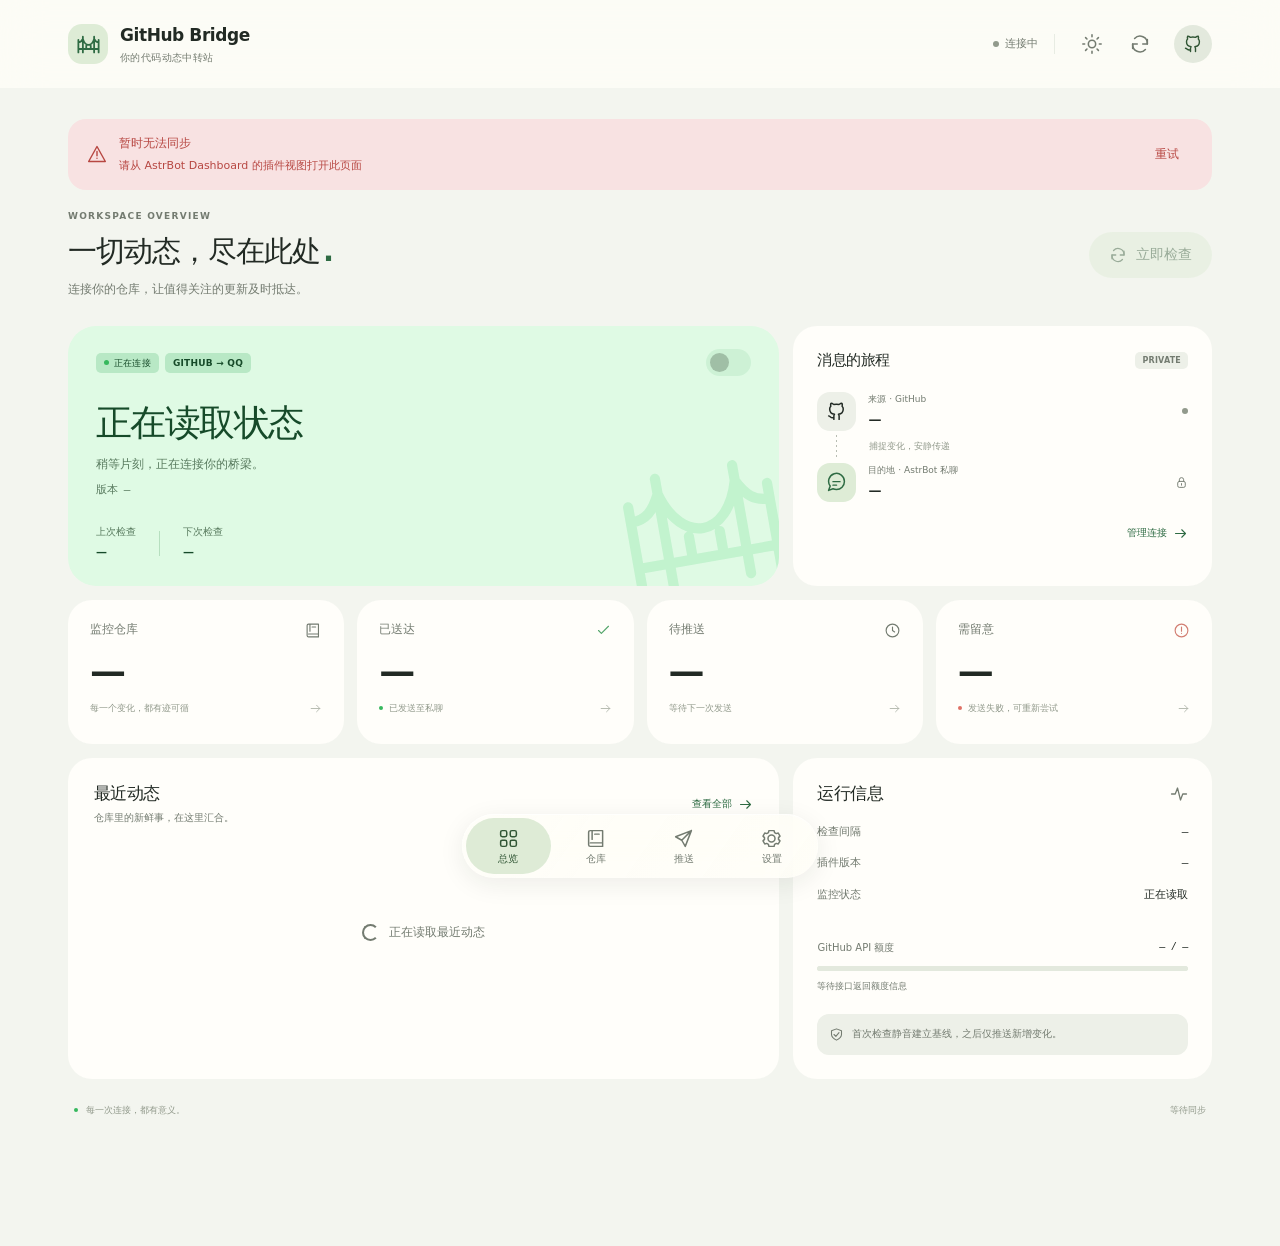
==== commit f0d32e63: "fix: 按 AstrBot 开发规范修复原生视图与启动配置 清理独立面板残留，统一生产视图与受限 iframe 预览，修复配置开关、空目标校验、通知筛选竞态及检查完成刷新；补齐生命周期和发布包测试。" ====
--- a/views/dashboard/index.html
+++ b/views/dashboard/index.html
@@ -8,7 +8,7 @@
   <meta name="referrer" content="same-origin">
   <title>GitHub Bridge · 管理面板</title>
   <link rel="stylesheet" href="./style.css">
-  <script src="./app.js" defer></script>
+  <script type="module" src="./app.js"></script>
 </head>
 <body>
   <svg class="icon-defs" xmlns="http://www.w3.org/2000/svg" aria-hidden="true">
@@ -137,7 +137,7 @@
                   <article class="card settings-card"><div class="section-heading"><div><span class="section-number mono">01 / CONNECTION</span><h2>连接与凭据</h2><p>连接你的 GitHub 账户和消息目的地。</p></div><svg class="icon muted"><use href="#i-github"/></svg></div>
                     <div class="field"><label for="github-owner">GitHub 用户名</label><input id="github-owner" name="github_owner" type="text" placeholder="suiren0219" autocomplete="off" required maxlength="39" pattern="[A-Za-z0-9][A-Za-z0-9\-]{0,38}" spellcheck="false" aria-describedby="owner-hint"><p class="field-hint" id="owner-hint">将同步该账户可访问、符合监控范围的仓库。</p></div>
                     <div class="field"><div class="field-label-row"><label for="github-token">Personal access token</label><span id="token-configured" class="tag">正在读取</span></div><input id="github-token" name="github_token" type="password" placeholder="留空以保留已保存的 Token" autocomplete="new-password" maxlength="4096" spellcheck="false" aria-describedby="token-hint"><p class="field-hint" id="token-hint">仅在更换时填写。已保存的凭据不会在此处显示。</p></div>
-                    <div class="field"><label for="target-umo">私聊目标 UMO</label><input id="target-umo" name="target_umo" class="mono" type="text" placeholder="恩赫里亚:FriendMessage:1906986796" required maxlength="512" spellcheck="false" aria-describedby="target-hint"><p class="field-hint" id="target-hint">格式：平台ID:FriendMessage:用户ID。仅支持私聊，平台 ID 应与 AstrBot 配置一致。</p></div>
+                    <div class="field"><label for="target-umo">私聊目标 UMO</label><input id="target-umo" name="target_umo" class="mono" type="text" placeholder="qq-bot:FriendMessage:123456" required maxlength="512" spellcheck="false" aria-describedby="target-hint"><p class="field-hint" id="target-hint">格式：平台ID:FriendMessage:用户ID。仅支持私聊，平台 ID 应与 AstrBot 配置一致。</p></div>
                   </article>
                   <article class="card settings-card"><div class="section-heading"><div><span class="section-number mono">02 / DELIVERY</span><h2>检查与推送</h2><p>让消息按你的节奏抵达。</p></div><svg class="icon muted"><use href="#i-clock"/></svg></div>
                     <div class="field-pair"><div class="field"><label for="poll-interval">检查间隔 <span class="muted">/ 秒</span></label><input id="poll-interval" name="poll_interval" type="number" min="60" max="86400" step="1" required inputmode="numeric" aria-describedby="interval-hint"><p id="interval-hint" class="field-hint">至少 60 秒，默认 120 秒。</p></div><div class="field"><label for="max-push">每轮推送上限 <span class="muted">/ 条</span></label><input id="max-push" name="max_push_per_cycle" type="number" min="1" max="20" step="1" required inputmode="numeric" aria-describedby="push-hint"><p id="push-hint" class="field-hint">1–20 条，默认每轮 5 条。</p></div></div>
@@ -158,7 +158,7 @@
             </div>
             <aside class="settings-aside">
               <article class="card settings-card permission-card"><span class="icon-tile"><svg class="icon"><use href="#i-shield"/></svg></span><h2>刚刚好的权限</h2><p>建议创建 Fine-grained PAT。希望新仓库自动纳入时，仓库范围选 All repositories；只监控指定仓库时可选 Selected repositories。</p><dl class="permission-list"><div><dt class="mono">Metadata</dt><dd class="tag tag-green">Read-only</dd></div><div><dt class="mono">Contents</dt><dd class="tag tag-green">Read-only</dd></div><div><dt class="mono">Issues</dt><dd class="tag tag-green">Read-only</dd></div></dl><p class="field-hint">日常监控只需读取权限。只有通过机器人创建 Issue 时，才需要将 Issues 改为 Read and write。</p><button id="test-connection" class="button button-tonal full-width" type="button" disabled><svg class="icon"><use href="#i-activity"/></svg>测试已保存的连接</button><p id="test-result" class="field-hint" role="status">只读测试，不会创建 Issue 或发送 QQ 消息。</p></article>
-              <article class="card settings-card appearance-card"><div class="section-heading"><h2>你的外观</h2><svg class="icon muted"><use href="#i-sun"/></svg></div><div class="theme-options" role="group" aria-label="外观主题"><button type="button" data-theme-choice="system" aria-pressed="true"><svg class="icon"><use href="#i-monitor"/></svg><span>跟随系统</span></button><button type="button" data-theme-choice="light" aria-pressed="false"><svg class="icon"><use href="#i-sun"/></svg><span>浅色</span></button><button type="button" data-theme-choice="dark" aria-pressed="false"><svg class="icon"><use href="#i-moon"/></svg><span>深色</span></button><button type="button" data-theme-choice="amoled" aria-pressed="false"><span class="amoled-swatch" aria-hidden="true"></span><span>AMOLED</span></button></div><p class="field-hint">仅在当前浏览器保存外观偏好。</p></article>
+              <article class="card settings-card appearance-card"><div class="section-heading"><h2>你的外观</h2><svg class="icon muted"><use href="#i-sun"/></svg></div><div class="theme-options" role="group" aria-label="外观主题"><button type="button" data-theme-choice="system" aria-pressed="true"><svg class="icon"><use href="#i-monitor"/></svg><span>跟随系统</span></button><button type="button" data-theme-choice="light" aria-pressed="false"><svg class="icon"><use href="#i-sun"/></svg><span>浅色</span></button><button type="button" data-theme-choice="dark" aria-pressed="false"><svg class="icon"><use href="#i-moon"/></svg><span>深色</span></button><button type="button" data-theme-choice="amoled" aria-pressed="false"><span class="amoled-swatch" aria-hidden="true"></span><span>AMOLED</span></button></div><p class="field-hint">默认跟随 AstrBot；手动切换仅在当前视图内有效。</p></article>
               <article class="card settings-card compact-settings"><button type="button" class="preference-action" data-action="import"><svg class="icon"><use href="#i-import"/></svg><span>迁移旧推送记录<small>本地 JSON 文件或粘贴内容</small></span><svg class="icon"><use href="#i-chevron"/></svg></button></article>
               <p class="settings-footnote mono">GITHUB BRIDGE<br><span id="settings-version">—</span> · BUILT FOR ASTRBOT</p>
             </aside>
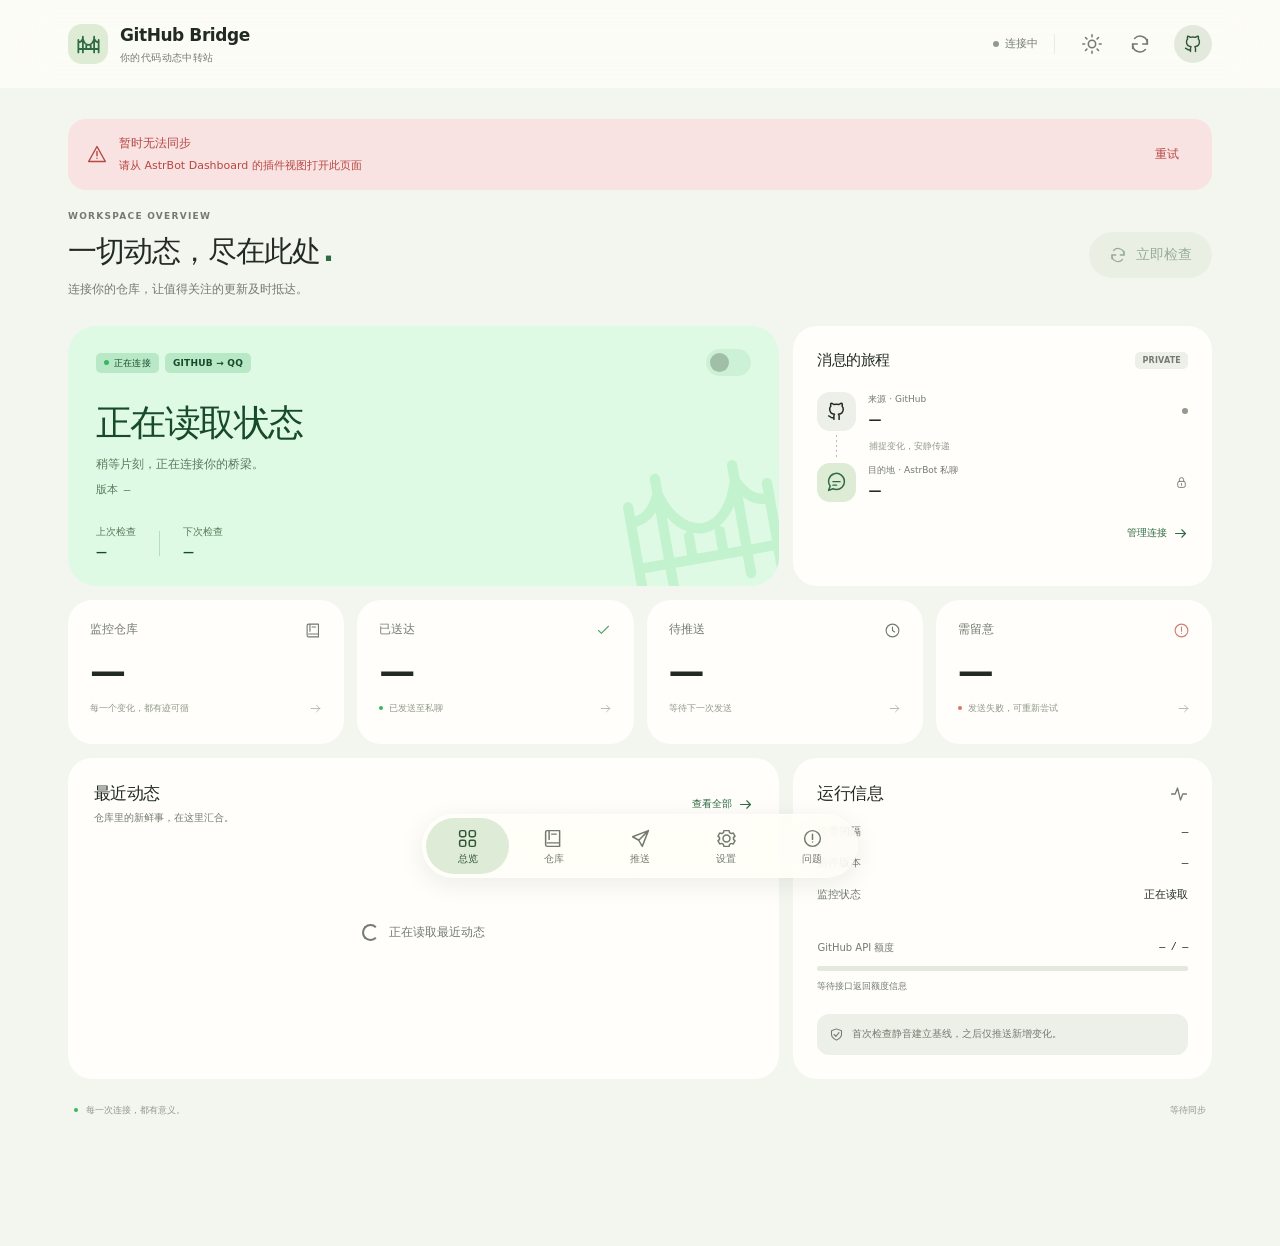
==== commit f55e6045: "feat: 新增中文 Issue 工作台 Dashboard 新增「问题」页：浏览仓库 Issue 与评论，预览确认后创建、 评论、关闭 / 重开。写入限定本人账号、允许列表和非归档仓库，预览 绑定用" ====
--- a/views/dashboard/index.html
+++ b/views/dashboard/index.html
@@ -74,6 +74,7 @@
     <main id="main-content" class="main-content" tabindex="-1">
       <div id="preview-banner" class="notice preview-banner" role="status" hidden><span class="tag tag-amber">PREVIEW</span><strong>演示数据 · 不连接 GitHub / QQ</strong><span>这里的操作仅用于体验界面。</span></div>
       <div id="global-error" class="notice notice-error" role="alert" hidden><svg class="icon"><use href="#i-alert"/></svg><div><strong>暂时无法同步</strong><p id="global-error-message"></p></div><button class="button button-small button-quiet" type="button" data-action="refresh">重试</button></div>
+      <div id="configuration-warning" class="notice" role="status" hidden><svg class="icon"><use href="#i-info"/></svg><p id="configuration-warning-message"></p></div>
       <div class="page-heading">
         <div><p class="eyebrow" id="page-eyebrow">WORKSPACE OVERVIEW</p><h1 id="page-title">一切动态，尽在此处<span class="heading-dot">.</span></h1><p id="page-description" class="page-description">连接你的仓库，让值得关注的更新及时抵达。</p></div>
         <button class="button button-tonal" id="page-check" type="button" data-action="check" disabled><svg class="icon"><use href="#i-refresh"/></svg><span>立即检查</span></button>
@@ -96,7 +97,7 @@
           </article>
         </div>
 
-        <div id="setup-guide" class="setup-guide card" hidden><span class="icon-tile"><svg class="icon"><use href="#i-bridge"/></svg></span><div><h2>桥梁就位，还差最后一步</h2><p>保存 GitHub Token → 确认私聊目标 → 开启监控。首次检查只建立基线，不推送历史动态。</p></div><a class="button button-primary button-small" href="#settings">完成连接<svg class="icon"><use href="#i-arrow"/></svg></a></div>
+        <div id="setup-guide" class="setup-guide card" hidden><span class="icon-tile"><svg class="icon"><use href="#i-bridge"/></svg></span><div><h2>桥梁就位，还差最后一步</h2><p>填写 GitHub 用户名与 Token → 确认私聊目标 → 开启监控。首次检查只建立基线，不推送历史动态。</p></div><a class="button button-primary button-small" href="#settings">完成连接<svg class="icon"><use href="#i-arrow"/></svg></a></div>
         <div id="status-error" class="notice notice-error" hidden><svg class="icon"><use href="#i-alert"/></svg><div><strong>最近一次检查遇到问题</strong><p id="status-error-message"></p></div><a class="text-link" href="#settings">检查配置</a></div>
 
         <div class="stats-grid" aria-label="监控统计">
@@ -135,21 +136,27 @@
               <form id="settings-form">
                 <fieldset id="settings-fields" disabled>
                   <article class="card settings-card"><div class="section-heading"><div><span class="section-number mono">01 / CONNECTION</span><h2>连接与凭据</h2><p>连接你的 GitHub 账户和消息目的地。</p></div><svg class="icon muted"><use href="#i-github"/></svg></div>
-                    <div class="field"><label for="github-owner">GitHub 用户名</label><input id="github-owner" name="github_owner" type="text" placeholder="suiren0219" autocomplete="off" required maxlength="39" pattern="[A-Za-z0-9][A-Za-z0-9\-]{0,38}" spellcheck="false" aria-describedby="owner-hint"><p class="field-hint" id="owner-hint">将同步该账户可访问、符合监控范围的仓库。</p></div>
+                    <div class="field"><label for="github-owner">GitHub 用户名</label><input id="github-owner" name="github_owner" type="text" placeholder="填写你的 GitHub 用户名" autocomplete="off" maxlength="39" pattern="[A-Za-z0-9][A-Za-z0-9\-]{0,38}" spellcheck="false" aria-describedby="owner-hint"><p class="field-hint" id="owner-hint">将同步该账户可访问、符合监控范围的仓库。</p></div>
                     <div class="field"><div class="field-label-row"><label for="github-token">Personal access token</label><span id="token-configured" class="tag">正在读取</span></div><input id="github-token" name="github_token" type="password" placeholder="留空以保留已保存的 Token" autocomplete="new-password" maxlength="4096" spellcheck="false" aria-describedby="token-hint"><p class="field-hint" id="token-hint">仅在更换时填写。已保存的凭据不会在此处显示。</p></div>
-                    <div class="field"><label for="target-umo">私聊目标 UMO</label><input id="target-umo" name="target_umo" class="mono" type="text" placeholder="qq-bot:FriendMessage:123456" required maxlength="512" spellcheck="false" aria-describedby="target-hint"><p class="field-hint" id="target-hint">格式：平台ID:FriendMessage:用户ID。仅支持私聊，平台 ID 应与 AstrBot 配置一致。</p></div>
+                    <div class="field"><label for="target-umo">私聊目标 UMO</label><input id="target-umo" name="target_umo" class="mono" type="text" placeholder="qq-bot:FriendMessage:123456" maxlength="512" spellcheck="false" aria-describedby="target-hint"><p class="field-hint" id="target-hint">格式：平台ID:FriendMessage:用户ID。仅支持私聊，平台 ID 应与 AstrBot 配置一致。</p></div>
                   </article>
                   <article class="card settings-card"><div class="section-heading"><div><span class="section-number mono">02 / DELIVERY</span><h2>检查与推送</h2><p>让消息按你的节奏抵达。</p></div><svg class="icon muted"><use href="#i-clock"/></svg></div>
                     <div class="field-pair"><div class="field"><label for="poll-interval">检查间隔 <span class="muted">/ 秒</span></label><input id="poll-interval" name="poll_interval" type="number" min="60" max="86400" step="1" required inputmode="numeric" aria-describedby="interval-hint"><p id="interval-hint" class="field-hint">至少 60 秒，默认 120 秒。</p></div><div class="field"><label for="max-push">每轮推送上限 <span class="muted">/ 条</span></label><input id="max-push" name="max_push_per_cycle" type="number" min="1" max="20" step="1" required inputmode="numeric" aria-describedby="push-hint"><p id="push-hint" class="field-hint">1–20 条，默认每轮 5 条。</p></div></div>
-                    <div class="field"><label for="issue-repositories">允许创建 Issue 的仓库</label><input id="issue-repositories" name="issue_repositories" class="mono" type="text" maxlength="4096" placeholder="gdust-v2,astrbot_plugin_*" spellcheck="false" aria-describedby="issue-hint"><p id="issue-hint" class="field-hint">多个名称用英文逗号分隔；支持名称末尾的 * 前缀匹配。只在需要通过机器人创建 Issue 时授权写入。</p></div>
+                    <div class="field"><label for="issue-repositories">问题写入允许列表</label><input id="issue-repositories" name="issue_repositories" class="mono" type="text" maxlength="4096" placeholder="例如 repo-name,project-*" spellcheck="false" aria-describedby="issue-hint"><p id="issue-hint" class="field-hint">留空时问题工作台只读。创建、评论、关闭或重新打开仅允许列表内的本人仓库；英文逗号分隔，支持名称末尾的 * 前缀匹配。</p></div>
                     <div class="field"><label for="excluded-repositories">排除仓库 <span class="muted">/ 可选</span></label><input id="excluded-repositories" name="excluded_repositories" class="mono" type="text" maxlength="4096" placeholder="repo-name,owner/another-repo" spellcheck="false" aria-describedby="excluded-hint"><p id="excluded-hint" class="field-hint">英文逗号分隔；支持仓库名称或 owner/repo 完整名称。</p></div>
                     <details class="advanced-settings"><summary>高级连接设置<svg class="icon"><use href="#i-chevron"/></svg></summary><div class="field-pair"><div class="field"><label for="request-timeout">请求超时 / 秒</label><input id="request-timeout" name="request_timeout" type="number" min="5" max="120" step="1" required inputmode="numeric"></div><div class="field"><label for="max-pages">最大分页数</label><input id="max-pages" name="max_pages" type="number" min="1" max="100" step="1" required inputmode="numeric"></div></div></details>
+                  </article>
+                  <article class="card settings-card"><div class="section-heading"><div><span class="section-number mono">03 / AI SUMMARY</span><h2>AI 更新总结</h2><p>每条动态附 1–2 句中文总结，保留原文和链接。模型不可用时正常推送原始内容。</p></div><svg class="icon muted"><use href="#i-chat"/></svg></div>
+                    <div class="preference-row"><div class="preference-copy"><h3>附加 AI 总结</h3><p>使用 AstrBot 已配置的文本模型；发送重试复用已生成的摘要。</p></div><button type="button" class="switch" role="switch" aria-checked="false" aria-label="启用 AI 总结" data-setting-toggle="ai_summary_enabled" disabled><span class="switch-thumb"></span></button></div>
+                    <div class="field"><label for="summary-provider">总结模型 ID <span class="muted">/ 可选</span></label><input id="summary-provider" name="ai_summary_provider_id" class="mono" type="text" maxlength="4096" placeholder="留空使用私聊会话当前文本模型" autocomplete="off" spellcheck="false" aria-describedby="summary-provider-hint"><p class="field-hint" id="summary-provider-hint">可填写 AstrBot 模型配置的提供商 ID。仅提交本条动态的标题和正文，不调用工具或读取完整代码。</p></div>
+                    <div class="field"><label for="summary-timeout">总结超时 / 秒</label><input id="summary-timeout" name="ai_summary_timeout" type="number" min="3" max="60" step="1" required inputmode="numeric"><p class="field-hint">默认最多等待 15 秒。失败时回退为原始通知，避免阻塞推送。</p></div>
+                    <div class="preference-row"><div class="preference-copy"><h3>允许总结私有内容</h3><p>默认关闭。开启后，私有仓库及可见性未知的旧通知也会提交给所选模型服务处理。</p></div><button type="button" class="switch" role="switch" aria-checked="false" aria-label="允许 AI 总结私有内容" data-setting-toggle="ai_summary_private" disabled><span class="switch-thumb"></span></button></div>
                   </article>
                 </fieldset>
                 <p id="settings-error" class="inline-error" role="alert" hidden></p>
                 <div class="save-bar"><p id="save-state"><span class="status-dot dot-muted"></span>配置已同步</p><div class="inline-actions"><button id="discard-settings" class="button button-quiet" type="button" disabled>撤销修改</button><button id="save-settings" class="button button-primary" type="submit" disabled><svg class="icon"><use href="#i-check"/></svg><span>保存配置</span></button></div></div>
               </form>
-              <article class="card settings-card monitor-card"><div class="section-heading"><div><span class="section-number mono">03 / WATCHING</span><h2>关注哪些变化</h2><p>开关在服务端保存成功后生效。</p></div><span class="tag tag-green">即时保存</span></div>
+              <article class="card settings-card monitor-card"><div class="section-heading"><div><span class="section-number mono">04 / WATCHING</span><h2>关注哪些变化</h2><p>开关在服务端保存成功后生效。</p></div><span class="tag tag-green">即时保存</span></div>
                 <div class="preference-row"><span class="preference-icon"><svg class="icon"><use href="#i-commit"/></svg></span><div class="preference-copy"><h3>代码提交</h3><p>默认分支上的新提交</p></div><button type="button" class="switch" role="switch" aria-checked="false" aria-label="监控代码提交" data-setting-toggle="monitor_commits" disabled><span class="switch-thumb"></span></button></div>
                 <div class="preference-row"><span class="preference-icon"><svg class="icon"><use href="#i-tag"/></svg></span><div class="preference-copy"><h3>版本发布</h3><p>仓库的 Release 更新</p></div><button type="button" class="switch" role="switch" aria-checked="false" aria-label="监控版本发布" data-setting-toggle="monitor_releases" disabled><span class="switch-thumb"></span></button></div>
                 <div class="preference-row"><span class="preference-icon"><svg class="icon"><use href="#i-issue"/></svg></span><div class="preference-copy"><h3>Issue 动态</h3><p>新问题与状态变化</p></div><button type="button" class="switch" role="switch" aria-checked="false" aria-label="监控 Issue 动态" data-setting-toggle="monitor_issues" disabled><span class="switch-thumb"></span></button></div>
@@ -157,7 +164,7 @@
               </article>
             </div>
             <aside class="settings-aside">
-              <article class="card settings-card permission-card"><span class="icon-tile"><svg class="icon"><use href="#i-shield"/></svg></span><h2>刚刚好的权限</h2><p>建议创建 Fine-grained PAT。希望新仓库自动纳入时，仓库范围选 All repositories；只监控指定仓库时可选 Selected repositories。</p><dl class="permission-list"><div><dt class="mono">Metadata</dt><dd class="tag tag-green">Read-only</dd></div><div><dt class="mono">Contents</dt><dd class="tag tag-green">Read-only</dd></div><div><dt class="mono">Issues</dt><dd class="tag tag-green">Read-only</dd></div></dl><p class="field-hint">日常监控只需读取权限。只有通过机器人创建 Issue 时，才需要将 Issues 改为 Read and write。</p><button id="test-connection" class="button button-tonal full-width" type="button" disabled><svg class="icon"><use href="#i-activity"/></svg>测试已保存的连接</button><p id="test-result" class="field-hint" role="status">只读测试，不会创建 Issue 或发送 QQ 消息。</p></article>
+              <article class="card settings-card permission-card"><span class="icon-tile"><svg class="icon"><use href="#i-shield"/></svg></span><h2>刚刚好的权限</h2><p>建议创建 Fine-grained PAT。希望新仓库自动纳入时，仓库范围选 All repositories；只监控指定仓库时可选 Selected repositories。</p><dl class="permission-list"><div><dt class="mono">Metadata</dt><dd class="tag tag-green">Read-only</dd></div><div><dt class="mono">Contents</dt><dd class="tag tag-green">Read-only</dd></div><div><dt class="mono">Issues</dt><dd class="tag tag-green">Read-only</dd></div></dl><p class="field-hint">日常监控只需读取权限。通过问题工作台或机器人写入时，需要将 Issues 改为 Read and write，并设置问题写入允许列表。</p><button id="test-connection" class="button button-tonal full-width" type="button" disabled><svg class="icon"><use href="#i-activity"/></svg>测试已保存的连接</button><p id="test-result" class="field-hint" role="status">只读测试，不会创建 Issue 或发送 QQ 消息。</p></article>
               <article class="card settings-card appearance-card"><div class="section-heading"><h2>你的外观</h2><svg class="icon muted"><use href="#i-sun"/></svg></div><div class="theme-options" role="group" aria-label="外观主题"><button type="button" data-theme-choice="system" aria-pressed="true"><svg class="icon"><use href="#i-monitor"/></svg><span>跟随系统</span></button><button type="button" data-theme-choice="light" aria-pressed="false"><svg class="icon"><use href="#i-sun"/></svg><span>浅色</span></button><button type="button" data-theme-choice="dark" aria-pressed="false"><svg class="icon"><use href="#i-moon"/></svg><span>深色</span></button><button type="button" data-theme-choice="amoled" aria-pressed="false"><span class="amoled-swatch" aria-hidden="true"></span><span>AMOLED</span></button></div><p class="field-hint">默认跟随 AstrBot；手动切换仅在当前视图内有效。</p></article>
               <article class="card settings-card compact-settings"><button type="button" class="preference-action" data-action="import"><svg class="icon"><use href="#i-import"/></svg><span>迁移旧推送记录<small>本地 JSON 文件或粘贴内容</small></span><svg class="icon"><use href="#i-chevron"/></svg></button></article>
               <p class="settings-footnote mono">GITHUB BRIDGE<br><span id="settings-version">—</span> · BUILT FOR ASTRBOT</p>
@@ -165,6 +172,7 @@
           </div>
         </div>
       </section>
+      <section id="page-issues" class="page" data-page="issues" role="tabpanel" aria-labelledby="nav-issues" hidden></section>
       <footer class="workspace-footer"><span><span class="status-dot"></span> 每一次连接，都有意义。</span><span id="last-refreshed">等待同步</span></footer>
     </main>
 
@@ -173,6 +181,7 @@
       <a id="nav-repositories" class="nav-item" href="#repositories" role="tab" aria-selected="false" aria-controls="page-repositories" tabindex="-1"><svg class="icon"><use href="#i-repo"/></svg><span>仓库</span></a>
       <a id="nav-events" class="nav-item" href="#events" role="tab" aria-selected="false" aria-controls="page-events" tabindex="-1"><span class="nav-icon-wrap"><svg class="icon"><use href="#i-send"/></svg><span id="nav-failed-badge" class="nav-badge" aria-hidden="true" hidden></span></span><span>推送</span></a>
       <a id="nav-settings" class="nav-item" href="#settings" role="tab" aria-selected="false" aria-controls="page-settings" tabindex="-1"><svg class="icon"><use href="#i-settings"/></svg><span>设置</span></a>
+      <a id="nav-issues" class="nav-item" href="#issues" role="tab" aria-selected="false" aria-controls="page-issues" tabindex="-1"><svg class="icon"><use href="#i-issue"/></svg><span>问题</span></a>
     </nav>
   </div>
 
--- a/views/dashboard/style.css
+++ b/views/dashboard/style.css
@@ -722,3 +722,113 @@
   .nav-item[aria-selected="true"], .filter-group button[aria-pressed="true"], .theme-options button[aria-pressed="true"] { outline: 2px solid Highlight; }
   .switch-thumb { background: ButtonText; }
 }
+
+/* 问题工作台：SukiSU 实底卡片与中文仓库／列表／详情。 */
+.floating-nav { width: 436px; }
+.issue-permission { display: flex; align-items: center; gap: 12px; padding: 16px 20px; margin-bottom: 14px; background: var(--hero); color: var(--hero-ink); border-radius: 24px; }
+.issue-permission > p { flex: 1; font-size: 12px; line-height: 1.8; overflow-wrap: anywhere; }
+.issue-permission > .tag { flex-shrink: 0; }
+.issue-feedback { flex-wrap: wrap; background: var(--primary-soft); color: var(--primary-ink); }
+.issue-feedback > .issue-external { flex-basis: 100%; }
+.issue-workspace { display: grid; grid-template-columns: minmax(170px, .72fr) minmax(270px, 1fr) minmax(0, 1.5fr); gap: 12px; align-items: start; }
+.issue-workspace > * { min-width: 0; }
+.issue-repositories, .issue-list-panel, .issue-detail-panel { padding: 18px; }
+.issue-workspace .section-heading { align-items: flex-start; margin-bottom: 16px; flex-wrap: wrap; }
+.issue-workspace .section-heading h2 { font-size: 16px; }
+.issue-repositories > .field { margin-bottom: 14px; }
+.issue-repositories .field label, .issue-list-panel .field label { font-size: 11px; color: var(--muted); }
+.issue-repositories input, .issue-list-panel input { padding: 11px 12px; font-size: 12px; min-width: 0; }
+.issue-repo-list { display: flex; flex-direction: column; gap: 3px; max-height: 640px; overflow-y: auto; overscroll-behavior: contain; margin: 0 -6px 12px; }
+.issue-repo-row { display: flex; flex-direction: column; align-items: flex-start; gap: 7px; width: 100%; padding: 13px 12px; border-radius: 12px; text-align: left; color: var(--muted); }
+.issue-repo-row > strong { color: var(--ink); font-size: 12px; overflow-wrap: anywhere; }
+.issue-repo-description { font-size: 11px; display: -webkit-box; -webkit-line-clamp: 2; -webkit-box-orient: vertical; overflow: hidden; overflow-wrap: anywhere; }
+.issue-repo-row[aria-pressed="true"] { background: var(--primary-soft); color: var(--primary-ink); }
+.issue-repo-row:hover:not([aria-pressed="true"]) { background: var(--surface-soft); }
+.issue-tags { display: flex; flex-wrap: wrap; align-items: center; gap: 5px; }
+.issue-tags .tag { white-space: normal; overflow-wrap: anywhere; max-width: 100%; }
+.issue-label-dot { display: inline-block; flex-shrink: 0; width: 7px; height: 7px; border-radius: 50%; }
+.issue-repo-name { overflow-wrap: anywhere; flex: 1; min-width: 100px; }
+.issue-list-panel .section-heading > .button { font-size: 11px; padding: 8px 12px; }
+.issue-filters { margin-bottom: 14px; }
+.issue-filters button { min-height: 38px; font-size: 12px; padding: 8px 12px; }
+.issue-list-panel > .field-hint { margin: 12px 0; }
+.issue-list { display: flex; flex-direction: column; gap: 3px; }
+.issue-row { display: flex; flex-direction: column; align-items: stretch; gap: 9px; padding: 16px 12px; width: 100%; border-radius: 12px; text-align: left; min-width: 0; background: var(--surface-soft); }
+.issue-row[aria-pressed="true"] { background: var(--primary-soft); }
+.issue-row:hover:not([aria-pressed="true"]) { background: var(--surface-high); }
+.issue-row-heading { display: flex; align-items: center; gap: 8px; font-size: 11px; }
+.issue-row-title { font-size: 14px; font-weight: 600; line-height: 1.7; overflow-wrap: anywhere; }
+.issue-row-meta { color: var(--muted); font-size: 10px; overflow-wrap: anywhere; }
+.issue-pagination { display: flex; justify-content: space-between; align-items: center; flex-wrap: wrap; gap: 8px; padding-top: 18px; }
+.issue-pagination > span { color: var(--muted); font-size: 11px; }
+.issue-pagination > .button { padding: 8px 12px; }
+.issue-workspace .empty-state { padding: 32px 6px; }
+.issue-workspace .empty-state p { font-size: 12px; }
+.issue-workspace .empty-state h3 { font-size: 15px; }
+.issue-detail-panel { min-height: 360px; }
+.issue-detail-title { font-size: 22px; font-weight: 650; line-height: 1.6; overflow-wrap: anywhere; margin-bottom: 12px; }
+.issue-detail-panel > .issue-tags { margin: 9px 0; }
+.issue-detail-panel .field-hint { margin: 0; }
+.issue-source { white-space: pre-wrap; overflow-wrap: anywhere; word-break: normal; font-family: inherit; font-size: 14px; line-height: 1.9; background: var(--surface-soft); border-radius: 12px; padding: 16px; margin: 16px 0 10px; }
+.issue-external { min-width: 0; margin: 10px 0; }
+.issue-external > .text-link { font-size: 11px; }
+.issue-url { margin-top: 4px; color: var(--muted); font-size: 11px; }
+.issue-url > summary { cursor: pointer; min-height: 32px; width: fit-content; padding: 4px 0; }
+.issue-url-row { display: flex; align-items: center; gap: 6px; min-width: 0; margin-top: 5px; }
+.issue-url-row > input { min-width: 0; flex: 1; font-size: 11px; min-height: 40px; padding: 8px 10px; }
+.issue-url-row > .button { flex-shrink: 0; }
+.issue-detail-actions { display: flex; flex-wrap: wrap; align-items: center; gap: 10px; margin: 20px 0 26px; }
+.issue-comments-heading { margin: 24px 0 14px; }
+.issue-comment { background: var(--surface-soft); border-radius: 18px; padding: 15px; margin: 12px 0; }
+.issue-comment-meta { font-size: 11px; color: var(--muted); overflow-wrap: anywhere; }
+.issue-comment .issue-source { padding: 0; margin-top: 10px; }
+.issue-truncated { background: var(--warning-soft); color: var(--warning); font-size: 12px; border-radius: 12px; padding: 14px; margin-top: 14px; }
+.issue-comment-form { margin-top: 24px; }
+.issue-comment-form textarea { font-size: 14px; }
+.issue-comment-form > .button { margin-top: 14px; }
+.issue-comment-form .field-hint { margin-top: 8px; }
+.issue-dialog { width: min(680px, calc(100% - 40px)); }
+.issue-dialog .dialog-heading { gap: 20px; }
+.issue-dialog .dialog-heading > h2 { font-size: 24px; }
+.issue-dialog > .muted { font-size: 12px; overflow-wrap: anywhere; }
+.issue-write-form { margin-top: 24px; }
+.issue-write-form > .button { margin-top: 20px; }
+.issue-preview { margin-top: 22px; border-radius: 18px; background: var(--surface-soft); padding: 20px; overflow-wrap: anywhere; }
+.issue-preview > h3 { margin: 12px 0; font-size: 17px; }
+.issue-preview > .mono { font-size: 12px; color: var(--muted); }
+.issue-preview .issue-source { background: var(--surface); }
+.issue-dialog .dialog-footer { flex-wrap: wrap; justify-content: flex-end; gap: 10px; }
+.issue-dialog .dialog-footer > .field-hint { flex: 1 1 100%; }
+@media (min-width: 1280px) {
+  .main-content:has(#page-issues:not([hidden])) { max-width: 1480px; }
+  .issue-workspace { grid-template-columns: minmax(190px, .7fr) minmax(300px, 1fr) minmax(0, 1.65fr); }
+}
+@media (max-width: 1000px) {
+  .issue-workspace { grid-template-columns: minmax(220px, 1fr) minmax(0, 1.35fr); }
+  .issue-repositories { grid-column: 1 / -1; }
+  .issue-repo-list { flex-direction: row; max-height: 220px; overflow: auto; margin-top: 12px; }
+  .issue-repo-row { flex: 0 0 220px; }
+  .issue-repositories > .field { margin-bottom: 0; }
+  .issue-permission { flex-wrap: wrap; }
+  .issue-permission > .text-link { margin-left: auto; }
+}
+@media (max-width: 640px) {
+  .floating-nav { width: 404px; max-width: calc(100% - 32px); }
+  .nav-item { padding: 6px; font-size: 10px; }
+  .issue-workspace { grid-template-columns: minmax(0, 1fr); }
+  .issue-repositories { grid-column: auto; }
+  .issue-repo-list { flex-direction: column; max-height: 240px; }
+  .issue-repo-row { flex: none; }
+  .issue-repositories, .issue-list-panel, .issue-detail-panel { padding: 18px; }
+  .issue-permission { padding: 16px; gap: 8px; }
+  .issue-permission > p { flex-basis: calc(100% - 60px); font-size: 11px; }
+  .issue-detail-title { font-size: 22px; }
+  .issue-repositories input, .issue-list-panel input, .issue-comment-form textarea { font-size: 16px; }
+  .issue-source { font-size: 14px; }
+  .issue-dialog { width: calc(100% - 24px); padding: 22px; }
+  .issue-dialog .dialog-footer > .button { width: auto; flex: 1; }
+}
+@media (forced-colors: active) {
+  .issue-row, .issue-repo-row, .issue-comment, .issue-permission { outline: 1px solid CanvasText; }
+  .issue-row[aria-pressed="true"], .issue-repo-row[aria-pressed="true"] { outline: 2px solid Highlight; }
+}
